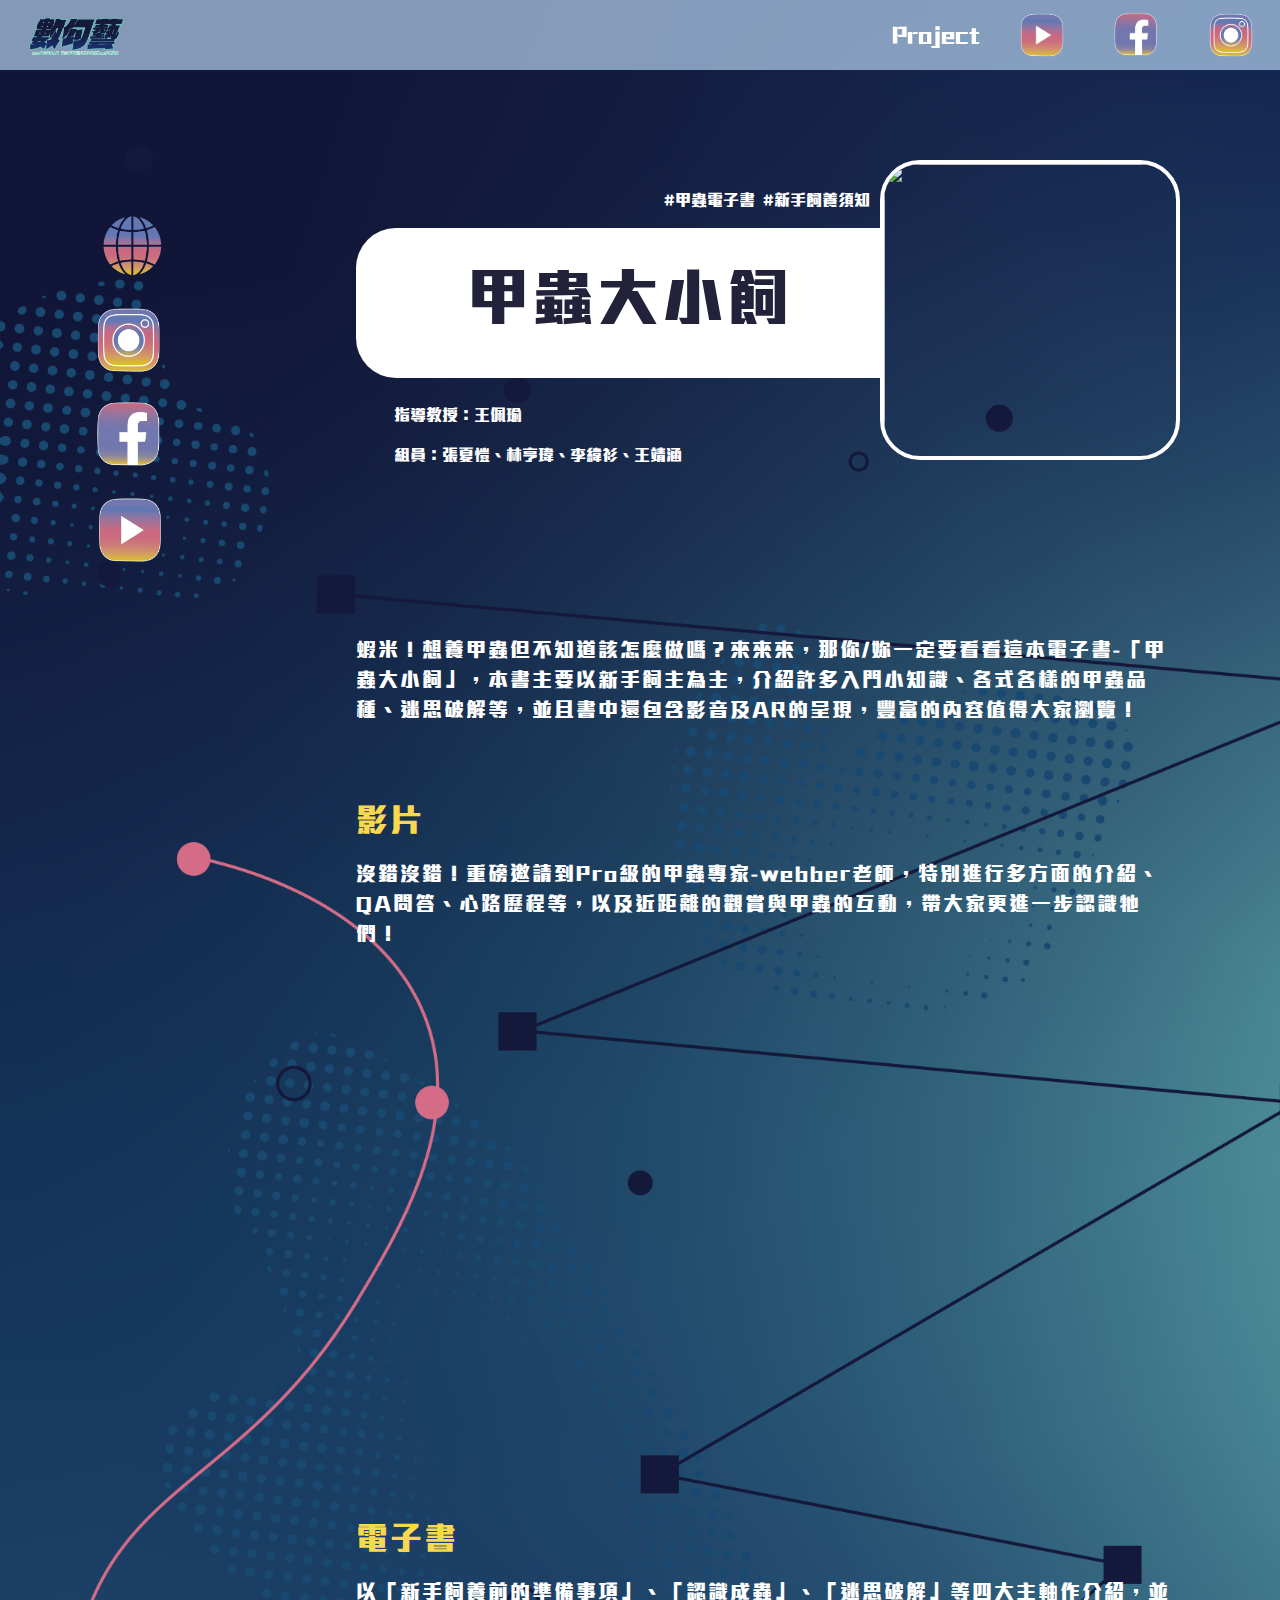
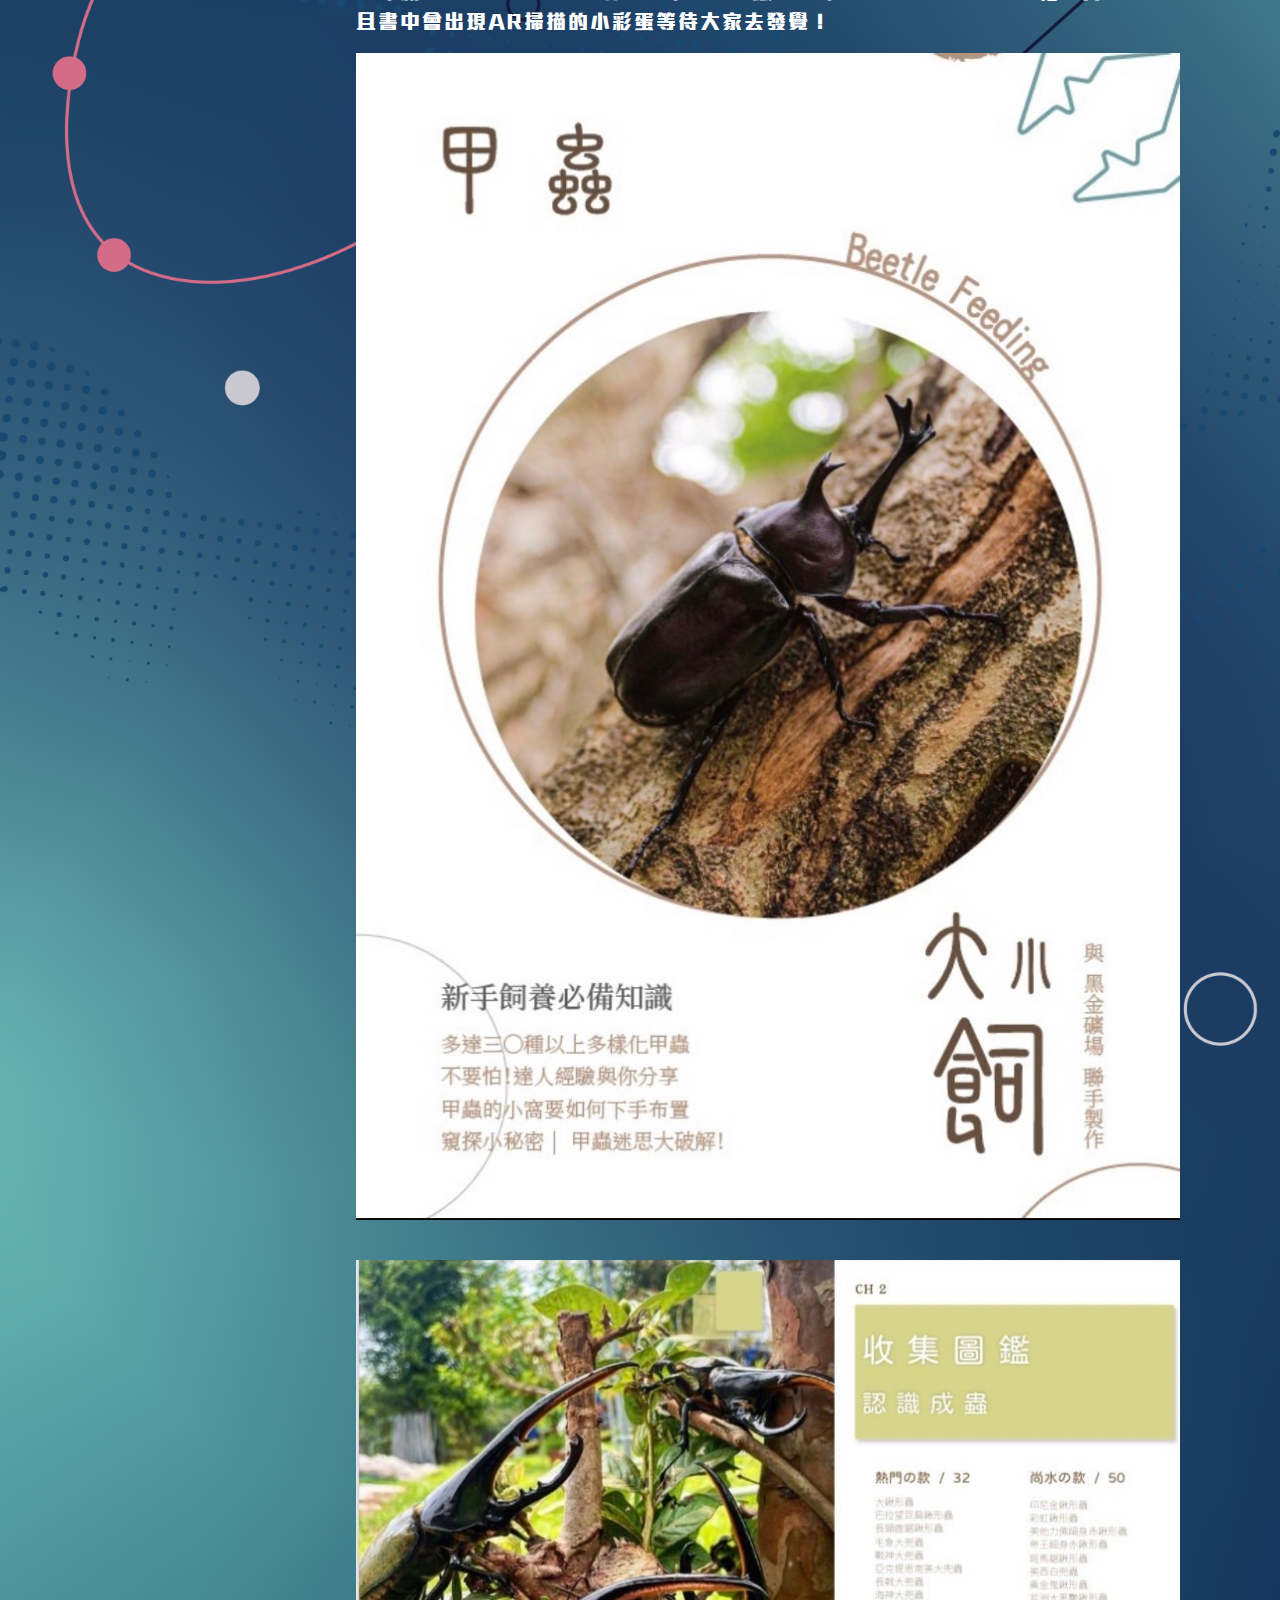
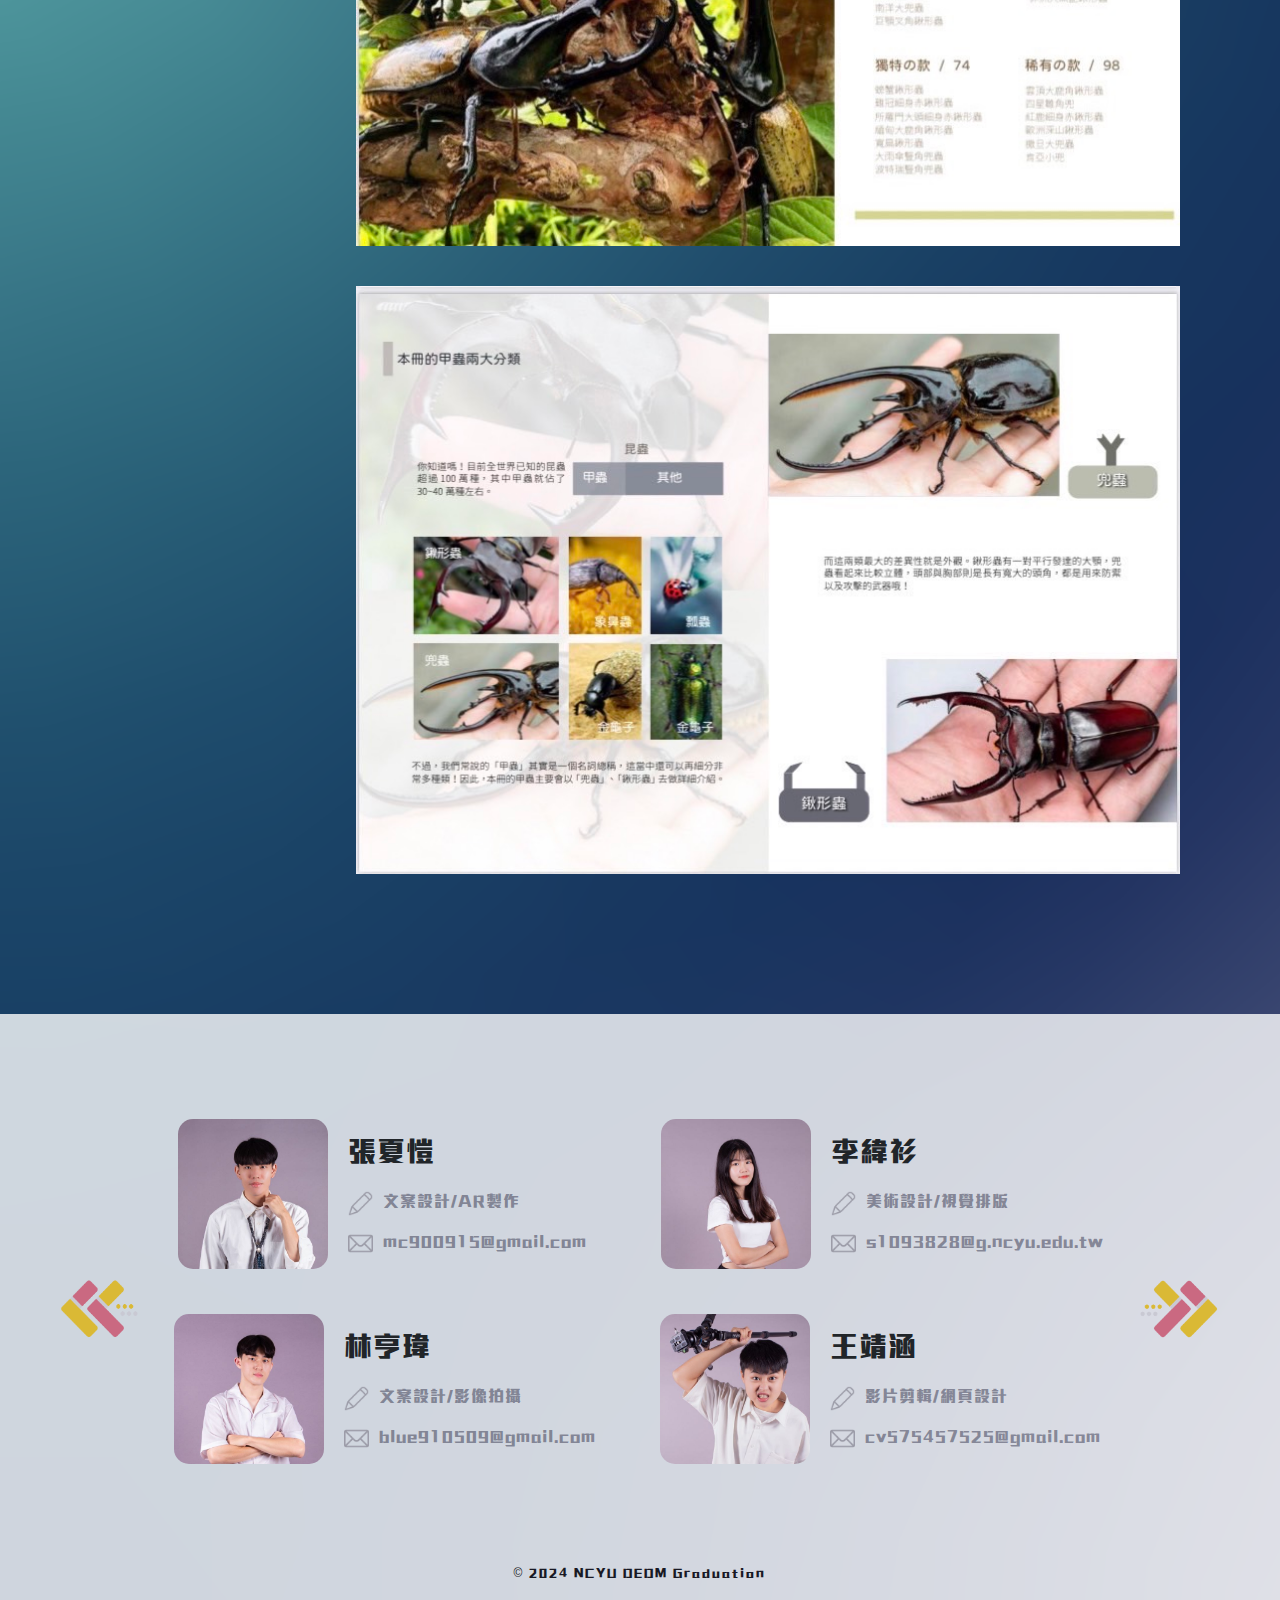
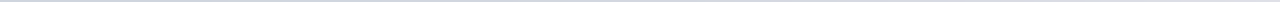
==== beetle.html @ 7d60e980 "1216" ====
<!DOCTYPE HTML>
<html>
<head>
    <meta charset="UTF-8">
    <meta name="viewport" content="width=device-width, initial-scale=1">
    <title>甲蟲大小飼</title>
    <!-- Favicon Icon -->
    <link rel="icon" type="images/png" href="#" />
    <!-- Main style CSS -->
    <link rel="stylesheet" href="css/style.css" />
    <link rel="stylesheet" href="css/Rootkit.css" />
    <!-- bootstrap -->
    <link rel="stylesheet" href="https://cdn.jsdelivr.net/npm/bootstrap@4.3.1/dist/css/bootstrap.min.css" integrity="sha384-ggOyR0iXCbMQv3Xipma34MD+dH/1fQ784/j6cY/iJTQUOhcWr7x9JvoRxT2MZw1T" crossorigin="anonymous">
    <script src="https://code.jquery.com/jquery-3.3.1.slim.min.js" integrity="sha384-q8i/X+965DzO0rT7abK41JStQIAqVgRVzpbzo5smXKp4YfRvH+8abtTE1Pi6jizo" crossorigin="anonymous"></script>
    <script src="https://cdn.jsdelivr.net/npm/popper.js@1.14.7/dist/umd/popper.min.js" integrity="sha384-UO2eT0CpHqdSJQ6hJty5KVphtPhzWj9WO1clHTMGa3JDZwrnQq4sF86dIHNDz0W1" crossorigin="anonymous"></script>
    <script src="https://cdn.jsdelivr.net/npm/bootstrap@4.3.1/dist/js/bootstrap.min.js" integrity="sha384-JjSmVgyd0p3pXB1rRibZUAYoIIy6OrQ6VrjIEaFf/nJGzIxFDsf4x0xIM+B07jRM" crossorigin="anonymous"></script>
    <!-- 輪播 -->
    <link rel="stylesheet" href="https://cdn.jsdelivr.net/npm/swiper@11/swiper-bundle.min.css" />
    
</head>
<body>
    <header  id="navbar">
        <ul class="nav">
            <div>
                <li class="nav-item">
                    <a class="nav-link"  href="#" target="_blank"><div class="icon"></div></a>
                </li>
            </div>
            <div>
                <li class="nav-item project">
                    <a class="nav-link "  href="#" target="_blank">Project</a>
                </li>
                <li class="nav-item">
                    <a class="nav-link "  href="#"  target="_blank"><div class="iconR yt"></div></a>
                </li>
                <li class="nav-item">
                    <a class="nav-link "  href="#" target="_blank"><div class="iconR fb"></div></a>
                </li>
                <li class="nav-item">
                    <a class="nav-link " href="#" ><div class="iconR ig"></div></a>
                </li>
            </div>
        </ul>
    </header>
    
    <div class="bgAll">
        <div class="content">
            <div class="icons">
                <div class="leftIcon">
                    <div>
                        <a href="https://beetle-big-and-small-things.my.canva.site/#page-4" target="_blank"><img src="image/網站icon.png" alt=""></a>
                    </div>
                    <div>
                        <a href="https://instagram.com/show_mt.9?igshid=OGQ5ZDc2ODk2ZA%3D%3D&utm_source=qr" target="_blank"><img src="image/ig.png" alt=""></a>
                    </div>
                    <div>
                        <a href="https://www.facebook.com/profile.php?id=100082938861690&mibextid=LQQJ4d" target="_blank"><img src="image/fb.png" alt=""></a>
                    </div>
                    <div>
                        <a href="https://youtu.be/il6lBKA1qKg" target="_blank"><img src="image/yt.png" alt=""></a>
                    </div>
                    <!-- <div>
                        <a href="#" target="_blank"><img src="" alt=""></a>
                    </div> -->
                </div>
            </div>
            
            <div class="rightContent">
                <div class="topped">
                    
                    <div class="name">
                        <div class="topText">
                            <div class="hashtag">
                                <p>#甲蟲電子書 &nbsp;#新手飼養須知</p>
                            </div>
                            <div class="nameBlock">
                                <h1>甲蟲大小飼</h1>
                            </div>
                            <div class="member">
                                <p>指導教授：王佩瑜</p>
                                <p>組員：張夏愷、林亨瑋、李緯衫、王靖涵</p>
                            </div>
                        </div>
                        
                        <div class="photoBlock">
                            <img src="image/主視覺/甲蟲.png" alt="">
                        </div>
                    </div>
                    
                </div>
                <div class="projectCon">
                    <p>
                        蝦米！想養甲蟲但不知道該怎麼做嗎？來來來，那你/妳一定要看看這本電子書-「甲蟲大小飼」，本書主要以新手飼主為主，介紹許多入門小知識、各式各樣的甲蟲品種、迷思破解等，並且書中還包含影音及AR的呈現，豐富的內容值得大家瀏覽！
                    </p>
                    <h2>影片</h2>
                    <p>沒錯沒錯！重磅邀請到Pro級的甲蟲專家-webber老師，特別進行多方面的介紹、QA問答、心路歷程等，以及近距離的觀賞與甲蟲的互動，帶大家更進一步認識牠們！</p>
                    <div class="embed-responsive embed-responsive-16by9" style="margin-bottom: 30px;">
                        <iframe width="560" height="315" src="https://www.youtube.com/embed/-nf16JplLVg?si=wO7YMm1GI6Vvwl_x" title="YouTube video player" frameborder="0" allow="accelerometer; autoplay; clipboard-write; encrypted-media; gyroscope; picture-in-picture; web-share" allowfullscreen></iframe>
                    </div>
                    <h2>電子書</h2>
                    <p>以「新手飼養前的準備事項」、「認識成蟲」、「迷思破解」等四大主軸作介紹，並且書中會出現AR掃描的小彩蛋等待大家去發覺！</p>
                    <img src="image/各組圖片/beetle1.jpg" alt="">
                    <img src="image/各組圖片/beetle2.jpg" alt="">
                    <img src="image/各組圖片/beetle3.jpg" alt="">
                </div>
            </div>
        </div>
        
        <div class="memberInfo">
            <div class="page previous">
                <a href="#"><img src="image/上一頁.png" alt=""></a>
            </div>
            <div class="info">
                <div class="column">
                    <div class="memberdown">
                        <img src="image/個人照/張夏愷.jpg" alt="">
                        <div>
                            <h3>張夏愷</h3>
                            <div class="work">
                                <img src="image/pen.png" alt="">
                                <p>文案設計/AR製作</p>
                            </div>
                            <div class="email">
                                <img src="image/mail.png" alt="">
                                <p>mc900915@gmail.com&nbsp;&nbsp;&nbsp;&nbsp;</p>
                            </div>
                        </div>
                    </div>
                    <div class="memberdown">
                        <img src="image/個人照/webber.jpg" alt="">
                        <div>
                            <h3>林亨瑋</h3>
                            <div class="work">
                                <img src="image/pen.png" alt="">
                                <p>文案設計/影像拍攝</p>
                            </div>
                            <div class="email">
                                <img src="image/mail.png" alt="">
                                <p>blue910509@gmail.com&nbsp;&nbsp;&nbsp;</p>
                            </div>
                        </div>
                    </div>
                </div>
                <div class="column">
                    <div class="memberdown">
                        <img src="image/個人照/李緯衫.jpg"  alt="">
                        <div>
                            <h3>李緯衫</h3>
                            <div class="work">
                                <img src="image/pen.png" alt="">
                                <p>美術設計/視覺排版</p>
                            </div>
                            <div class="email">
                                <img src="image/mail.png" alt="">
                                <p>s1093828@g.ncyu.edu.tw</p>
                            </div>
                        </div>
                    </div>
                    <div class="memberdown">
                        <img src="image/個人照/王靖涵.jpg"  alt="">
                        <div>
                            <h3>王靖涵</h3>
                            <div class="work">
                                <img src="image/pen.png" alt="">
                                <p>影片剪輯/網頁設計</p>
                            </div>
                            <div class="email">
                                <img src="image/mail.png" alt="">
                                <p>cv575457525@gmail.com&nbsp;</p>
                            </div>
                        </div>
                    </div>
                </div> 
            </div>
            
            <div class="page next">
                <a href="#"><img src="image/下一頁.png" alt=""></a>
            </div>    
        </div>
        
        <footer class="footer">
            <p>© 2024 NCYU DEDM Graduation</p>
        </footer>
    </div>
    <button type="button" id="BackTop" class="toTop-arrow"></button>
    
</body>
<style>
    .longMail{
        font-size: 15px;
        letter-spacing: 0px;
    }
    .nameBlock h1{
        font-size: 62px;
        margin-left: 22px;
    }
    .leftIcon img{
        width: 90px;
        height: 90px;
    }
    .leftIcon{
        top: 200px;
    }
    @media screen and (max-width: 987px){
        .nameBlock h1{
            font-size: 42px;
        }
    }
    @media screen and (max-width: 770px){
        .longMail{
            font-size: 13px;
        }
    }
    @media screen and (max-width: 635px){
        .nameBlock h1{
            font-size: 34px;
        }
        .leftIcon img{
            width: 70px;
            height: 70px;
        }
    }
    @media screen and (max-width: 570px){
        .longMail{
            font-size: 7px;
        }
    }
    @media screen and (max-width: 530px){
        .nameBlock h1{
            font-size: 24px;
            letter-spacing: 1px;
        }
    }
    @media screen and (max-width: 440px){
        .leftIcon img{
            width: 40px;
            height: 40px;
        }
    }
</style>
<script>
    $(function(){
        $('#BackTop').click(function(){ 
            $('html,body').animate({scrollTop:0}, 333);
        });
        $(window).scroll(function() {
            if ( $(this).scrollTop() > 300 ){
                $('#BackTop').fadeIn(222);
            } else {
                $('#BackTop').stop().fadeOut(222);
            }
        }).scroll();
    });
</script>
<script src="https://code.jquery.com/jquery-2.2.4.min.js" integrity="sha256-BbhdlvQf/xTY9gja0Dq3HiwQF8LaCRTXxZKRutelT44=" crossorigin="anonymous"></script>
<script src="https://cdn.jsdelivr.net/npm/swiper@11/swiper-bundle.min.js"></script>
<script src=""></script>
</html>
---- css/style.css ----
@font-face {
    font-family: 'MyCustomFont';
    src: url('../font/MengNaChaoGangHei-1.otf') format('truetype'); /* 字體檔案的路徑和格式 */
    /* 可選：你也可以提供其他格式的字體，以確保跨瀏覽器的兼容性 */
}
*{
    font-family: 'MyCustomFont', sans-serif;
}
header{
    background-color: rgba(194, 226, 254, 0.648);
    position: fixed;
    width: 100%;
    z-index: 2;
    transition: top 0.3s ease;
    top: -100px;
}
.nav{
    display: flex;
    justify-content: space-between;
}
.nav div{
    flex-direction: row;
    display: flex;
    flex-wrap: wrap;
}
.nav  li{
    margin: 0px 10px 0px 10px;
    display: flex;
    align-items: center;
}
.nav  li  a{
    display: flex;
    align-items: center;
    justify-content: center;
    padding: 0px 5px 0px 5px;
}
.nav-item.project > a{
    text-align: center;
    height: 66px;
    line-height: 50px;
    font-size: 22px;
    color: rgb(255, 255, 255);
}
.icon{
    background: url(../image/畢展主視覺標題文字.png);
    width: 120px;
    height: 70px;
    background-size: cover;
    background-repeat: no-repeat;
}
.iconR{
    width: 65px;
    height: 60px;
    background-size: contain;
    background-repeat: no-repeat;
}
.iconR.yt{
    background-image: url(../image/yt.png);
}
.iconR.fb{
    background-image: url(../image/fb.png);
}
.iconR.ig{
    background-image: url(../image/ig.png);
}

.all{
    height: 1000px;
    width: 100%;
    background-image: url(../image/bg.png);
    background-size: cover;
}
.bgAll{
    background-image: url(../image/長條圖（封面連下半部）.png);
    background-size: cover;
}
#s1 {
    width: 100%;
    height: 700px;
    
}

.icon.big{
    position: absolute;
    width: 550px;
    height: 300px;
    top: 0;
    right: 160px;
}
.iconR.ig.content{
    position: absolute;
    right: 220px;
    top: 43vh;
    width: 110px;
    height: 100px;
}
.iconR.fb.content{
    position: absolute;
    right: 100px;
    top: 53vh;
    width: 110px;
    height: 100px;
}
.videoBG{
    width: 60%;
    top: 75px;
    position: absolute;
}
.videoBG img{
    
    
}
#video{
    position: absolute;
    top: 230px;
    left: 26vw;
    width: 65%;
}
.circle{
    position: absolute;
    width: 200px;
    height:200px;
    top: 63vh;
    right: 210px;
    border-radius: 50%;
    background-color: rgb(26, 26, 82);
}

#s2{
    width: 100%;
    height: auto;
    display: flex;
}
.left{
    height: auto;
    width: 25%;
    display: flex;
    align-items: center;
    flex-direction: column;
    padding-top: 300px;
    /* border-right: ; */
}
.right{
    height: 100%;
    width: 75%;
}
.left > div{
    position: sticky;
    top: 300px;
    text-align: center;
}
.left > div a{
    font-size: 30px;
    font-family: 'MyCustomFont', sans-serif;
    color: rgb(0, 0, 0);
    text-decoration: none;
    color: white;
}
.left a:hover{
    text-decoration: underline;
}
.cards{
    display: flex;
    justify-content: space-between;
    flex-wrap: wrap;
    padding: 100px;
}

.cards div:hover img{
    opacity: 0.4;
    transition-duration: 0.5s;
}
.cards div:hover{
    transform: scale(1.2);
    transition-duration: 0.5s;
}
.cards div:hover::after{
    opacity: 1;
    transition-duration: 0.5s;
}
.cards > a > div{
    margin: 40px;
    border: solid 6px white;
    border-radius: 10%;
}
.cards > a > div img{
    width: 190px;
    height: 190px;
    border-radius: 10%;
}
.cards > a > div::after{
    position: absolute;
    width: 190px;
    height: 190px;
    color: rgb(255, 255, 255);
    opacity: 0;
    letter-spacing: 3px;
    top: 70px;
}
.cards > a > div::before{
    position: absolute;
    width: 190px;
    height: 190px;
    color: rgb(255, 255, 255);
    letter-spacing: 3px;
    top: 105px;
    opacity: 0;
}
.cards > a > div:nth-child(1)::after{
    content: 'TCG藝術家';
    left: 31px;
    font-size: 22px;
}
.cards > a > div:nth-child(1)::before{
    content: '#藝術家 #TCG卡牌';
    left: 28px;
    font-size: 12px;
}
.cards > a > div:nth-child(2)::after{
    content: '你來See SEA';
    left: 16px;
    font-size: 20px;
}
.cards > a > div:nth-child(2)::before{
    content: '#東南亞 #遊戲';
    left: 40px;
    font-size: 12px;
    top: 102px;
}
.cards > a > div::after{
    content: 'Rootkit';
    left: 36px;
    top: 67px;
    font-size: 26px;
}
.cards > a > div::before{
    content: '#解謎遊戲 #駭客';
    left: 38px;
    font-size: 12px;
}
.cards > a > div:nth-child(4)::after{
    content: '水落石出';
    left: 38px;
    top: 67px;
    font-size: 27px;
}
.cards > a > div:nth-child(4)::before{
    content: '#實境解謎 #化石知識';
    left: 22px;
    top: 107px;
    font-size: 12px;
}
.cards > a > div:nth-child(5)::after{
    content: '甲蟲大小飼';
    left: 25px;
    top: 67px;
    font-size: 26px;
}
.cards > a > div:nth-child(5)::before{
    content: '#甲蟲電子書 #新手入門須知';
    left: 7px;
    top: 107px;
    font-size: 11px;
}
.cards > a > div:nth-child(6)::after{
    content: 'HTH';
    left: 65px;
    top: 67px;
    font-size: 27px;
}
.cards > a > div:nth-child(6)::before{
    content: '#橫幅2D遊戲 #家庭關係';
    left: 14px;
    top: 107px;
    font-size: 11px;
}
.cards > a > div:nth-child(7)::after{
    content: 'ChemIsTry';
    left: 20px;
    font-size: 22px;
}
.cards > a > div:nth-child(7)::before{
    content: '#數位教材 #化學網頁';
    left: 20px;
    font-size: 12px;
}
.cards > a > div:nth-child(8)::after{
    content: '最後的島嶼';
    left: 26px;
    top: 67px;
    font-size: 26px;
}
.cards > a > div:nth-child(8)::before{
    content: '#桌遊 #全球暖化';
    left: 37px;
    top: 107px;
    font-size: 12px;
}
.cards > a > div:nth-child(9)::after{
    content: '海洋文明的嘆息';
    left: 16px;
    font-size: 20px;
}
.cards > a > div:nth-child(9)::before{
    content: '#海洋汙染 #橫向RPG遊戲';
    left: 12px;
    font-size: 11px;
}
.cards > a > div:nth-child(10)::after{
    content: '祈虎';
    left: 65px;
    top: 67px;
    font-size: 27px;
}
.cards > a > div:nth-child(10)::before{
    content: '#民間信仰 #本土文化';
    left: 22px;
    top: 107px;
    font-size: 12px;
}
.cards > a > div:nth-child(11)::after{
    content: '噓你貨幣';
    left: 38px;
    top: 67px;
    font-size: 27px;
}
.cards > a > div:nth-child(11)::before{
    content: '#虛擬貨幣 #動畫影片';
    left: 22px;
    top: 107px;
    font-size: 12px;
}
.cards > a > div:nth-child(12)::after{
    content: '漫步雲端';
    left: 38px;
    top: 67px;
    font-size: 27px;
}
.cards > a > div:nth-child(12)::before{
    content: '#360環景 #多媒體互動平台';
    left: 5px;
    top: 107px;
    font-size: 11px;
}
.cards > a > div:hover::after{
    opacity: 1;
    transition-duration: 0.5s;
}
.cards > a > div:hover::before{
    opacity: 1;
    transition-duration: 0.5s;
}
.intro{
    display: flex;
    justify-content: center;
    align-items: center;
}
.intro img{
    width: 80%;
}
.exhibit{
    padding: 100px;
    padding-bottom: 150px;
}
.inner{
    display: flex;
    justify-content: center;
    flex-direction: column;
    align-items: center;
}

.exhtext{
    display: flex;
    justify-content: start;
    align-items: flex-end;
    flex-direction: row;
    width: 100%;
}
.exhtext > div:first-child{
    margin-right: 20px;
}
.exhtext h1{
    color: rgb(247, 216, 78);
    font-size: 110px;
}
.exhtext h2{
    color: white;
    padding-bottom: 10px;
    font-size: 20px;
}
.exhtext a{
    text-decoration: none;
}
.innerPho img{
    width: 100%;   
}
.detail > div{
    display: flex;
    flex-direction: row;
    margin-bottom: 8px;
    text-align: center;
}
.detail img{
    width: 25px;
    height: 25px;
    margin-right: 10px;
}
.footer{
    display: flex;
    justify-content: center;
}
.footer p{
    margin: 0;
    padding-bottom: 20px;
    color: white;
    letter-spacing: 2px;
    font-size: 12px;
}
.swiper {
    width: 100%;
    height: 100%;
    margin-top: 10px;
}

.swiper-slide {
    text-align: center;
    font-size: 18px;
    background: transparent;
    display: flex;
    justify-content: center;
    align-items: center;
}

.swiper-slide img {
    display: block;
    width: 100%;
    height: 100%;
    object-fit: cover;
}


@media screen and (max-width: 570px){
    .icon{
        width: 100px;
        height: 60px;
    }
    .iconR{
        width: 55px;
        height: 50px;
    }
    .nav-item.project > a{
        font-size: 19px;
    }
    .nav  li{
        margin: 5px 0px 0px 5px;
        display: flex;
        align-items: center;
    }
}
@media screen and (max-width: 440px){
    .icon{
        width: 80px;
        height: 50px;
    }
    .iconR{
        width: 45px;
        height: 40px;
    }
    .nav-item.project > a{
        font-size: 14px;
    }
    .nav  li{
        margin: 5px 0px 0px 5px;
        display: flex;
        align-items: center;
    }
}
---- css/Rootkit.css ----
header{
    top: 0;
}
.bgAll{
    padding-top: 160px;
    background-image: url(../image/BG2.png);
}
.content{
    height: auto;
    display: flex;
    padding-bottom: 100px;
}
.icons{
    width: 20%;
}
.leftIcon{
    position: sticky;
    top: 250px;
    display: flex;
    flex-direction: column;
    align-items: center;
    /* justify-content: center; */
    
}
.leftIcon > div{
    display: flex;
    justify-content: center;
    align-items: center;
    margin-bottom: 5px;
}
.leftIcon img{
    width: 100px;
    height: 100px;
    
}
.leftIcon img:hover{
    /* box-shadow: 0 0 20px 10px rgb(255, 255, 255); */
    filter: drop-shadow(0px 0px 20px #ffffff87);
    border-radius: 20px;
    transition-duration: 0.3s;
}
.rightContent{
    width: 80%;
    display: flex;
    align-items: center;
    flex-direction: column;
    padding: 0px 100px 0px 100px;
}

.topped{
    width: 100%;
    display: flex;
    flex-direction: column;
    justify-content: center;
}
.topText{
    width: 100%;
}
.hashtag{
    /* margin-left: 29vw; */
    color: white;
    display: flex;
    justify-content: end;
    width: 100%;
    padding-right: 10px;
}
.member{
    /* margin-left: 5vw; */
    color: white;
    margin-top: 25px;
    display: flex;
    justify-content: start;
    padding-left: 3vw;
    flex-wrap: wrap;
    width: 100%;
}
.member p{
    margin-right: 45px;
}
.name{
    display: flex;
    justify-content: center;
    align-items: center;
}
.nameBlock{
    width: 100%;
    height: 150px;
    background-color: white;
    border-radius: 40px 0px 0px 40px;
    /* margin-left: 10vw; */
    display: flex;
    flex-direction: column;
    justify-content: center;
    align-items: center;
}
.nameBlock h1{
    color: rgb(34, 34, 58);
    letter-spacing: 3px;
    font-size: 70px;
    text-align: center;
    margin-left: 30px;
}
.photoBlock{
    /* top: 150px; */
    /* right: 10vw; */
    /* position: absolute; */
    margin-bottom: 50px;
}
.photoBlock img{
    width: 300px;
    height: 300px;
    border-radius: 40px;
    border: solid 4px white;
}
.projectCon{
    display: flex;
    flex-direction: column;
    align-items: start;
    width: 100%;
    padding-top: 125px;
    letter-spacing: 2px;
}
.projectCon p{
    color: white;
    font-size: 20px;
}
.projectCon h2{
    margin-top: 60px;
    margin-bottom: 20px;
    color: rgb(247, 216, 78);
    /* text-shadow: -1px -1px 0 #2d2a8187,
              1px -1px 0 #2d2a8187,
              -1px 1px 0 #2d2a8187,
              1px 1px 0 #2d2a8187; */
}
.projectCon img{
    width: 100%;
    margin-bottom: 40px;
}

.memberInfo{
    padding: 100px 50px 60px 50px;
    background-color: rgba(255, 255, 255, 0.797);
    display: flex;
    flex-direction: row;
    justify-content: space-between;
    letter-spacing: 1px;
}
.info{
    display: flex;
    flex-direction: row;
    flex-wrap: nowrap;
    justify-content: space-around;
    width: 100%;
}

.column{
    display: flex;
    flex-direction: column;
    justify-content: start;
}
.memberdown{
    display: flex;
    flex-direction: row;
    justify-content: center;
    align-items: center;
    margin-bottom: 20px;
}
.memberdown p{
    color: rgba(42, 42, 67, 0.468);
    display: flex;
}
.memberdown h3{
    margin-bottom: 20px;
}
.memberdown img{
    width: 25px;
    height: 25px;
    margin-right: 10px;
    margin-top: 2px;
}
.memberdown > img{
    height: 150px;
    width: 150px;
    border-radius: 10%;
    margin-bottom: 20px;
    margin-top: 5px;
}
.memberdown > div{
    margin-left: 10px;
}
.memberdown > div > div{
    display: flex;
    flex-direction: row;
}

.page{
    display: flex;
    align-items: center;
}
.page img{
    width: 100px;
    height: 100px;
}
.page.previous img:hover{
    transform: translateX(-20px);
    transition-duration: 0.3s;
}
.page.next img:hover{
    transform: translateX(20px);
    transition-duration: 0.3s;
}

.footer{
    display: flex;
    background-color: rgba(255, 255, 255, 0.797);
    border: none;
}
.footer p{
    color: rgb(25, 25, 36);
    font-size: 12px;
}
.toTop-arrow {
	width: 5rem;
	height: 5rem;
	padding: 0;
	margin: 0;
	border: 0;
	/* border-radius: 33%; */
    background: transparent;
	opacity: 0.5;
	background-image: url(../image/top.png);
    background-size: cover;
    background-repeat: no-repeat;
	cursor: pointer;
	position:fixed;
	right: 1rem;
	bottom: 1rem;
	display: none;
}
.toTop-arrow:hover{
    opacity: 1;
    transition-duration: 0.3s;
}
.toTop-arrow:focus {outline: none;}


@media screen and (max-width: 1193px) {
    .info{
        flex-direction: column;
        
    }
    .column{
        justify-content: center;
    }
}
@media screen and (max-width: 1150px){
    .content{
        flex-direction: column-reverse;
        padding-bottom: 50px;
    }
    .rightContent{
        width: 100%;
        padding: 0px 100px 0px 100px;
    }
    .icons{
        width: 100%;
    }
    .leftIcon{
        width: 100%;
        flex-direction: row;
        justify-content: center;
        margin-top: 15px;
    }
    .leftIcon > div{
        margin: 0px 10px 0px 10px;
    }
    
}
@media screen and (max-width: 987px){
    .member{
        flex-direction: column;
    }
    .photoBlock img{
        width: 200px;
        height: 200px;
    }
    .nameBlock{
        height: 100px;
    }
    .nameBlock h1{
        font-size: 45px;
    }
    .bgAll{
        padding-top: 180px;
    }
    .member p, .hashtag p{
        font-size: 15px;
    }
    .projectCon p{
        font-size: 18px;
    }
    .projectCon h2{
        font-size: 30px;
    }
}
@media screen and (max-width: 900px){
    .page img{
        width: 80px;
        height: 80px;
    }
}
@media screen and (max-width: 770px){
    .memberdown img{
        width: 20px;
        height:20px;
    }
    .memberdown > img{
        height: 100px;
        width: 100px;
    }
    .memberdown p{
        font-size: 14px;
        margin-bottom: 13px;
    }
    .memberdown h3{
        font-size: 20px;
        margin-bottom: 18px;
    }
    .page img{
        width: 70px;
        height: 70px;
    }
    .toTop-arrow{
        width: 4rem;
        height: 4rem;
    }
    .rightContent{
        width: 100%;
        padding: 0px 50px 0px 50px;
    }
}
@media screen and (max-width: 635px){
    .photoBlock img{
        width: 150px;
        height: 150px;
    }
    .nameBlock{
        height: 75px;
    }
    .nameBlock h1{
        font-size: 40px;
    }
    .bgAll{
        padding-top: 150px;
    }
    .member p, .hashtag p{
        font-size: 12px;
    }
    .projectCon p{
        font-size: 17px;
    }
    .projectCon h2{
        font-size: 28px;
    }
    .projectCon{
        padding-top: 100px;
    }
    .leftIcon img{
        width: 70px;
        height: 70px;
    }
    .leftIcon{
        margin-top: 0;
    }
}
@media screen and (max-width: 570px){
    .memberdown img{
        width: 10px;
        height:10px;
    }
    .memberdown > img{
        height: 70px;
        width: 70px;
        margin-right: 0px;
    }
    .memberdown p{
        font-size: 8px;
        margin-bottom: 7px;
    }
    .memberdown h3{
        font-size: 12px;
        margin-bottom: 10px;
    }
    .page img{
        width: 50px;
        height: 50px;
    }
    .memberInfo{
        padding: 50px 20px 30px 20px;
    }
    .info{
        justify-content: space-between;
    }
    .toTop-arrow{
        width: 3rem;
        height: 3rem;
    }
    .footer p{
        font-size: 8px;
    }
    .icon{
        width: 100px;
        height: 60px;
    }
    .iconR{
        width: 55px;
        height: 50px;
    }
    .nav-item.project > a{
        font-size: 19px;
    }
    .nav  li{
        margin: 5px 0px 0px 5px;
        display: flex;
        align-items: center;
    }
}
@media screen and (max-width: 530px){
    .photoBlock img{
        width: 110px;
        height: 110px;
        border-radius: 20px;
    }
    .nameBlock{
        height: 60px;
    }
    .nameBlock h1{
        font-size: 30px;
        margin-bottom: 4px;
    }
    .bgAll{
        padding-top: 150px;
    }
    .member p, .hashtag p{
        font-size: 10px;
    }
    .hashtag p{
        margin-bottom: 10px;
    }
    .member{
        margin-top: 16px;
    }
    .member p{
        margin-bottom: 10px;
        margin-right: 0;
    }
    .projectCon p{
        font-size: 15px;
    }
    .projectCon h2{
        font-size: 26px;
        margin-top: 40px;
    }
    .projectCon{
        padding-top: 100px;
    }
    .rightContent{
        padding: 0px 40px 0px 40px;
    }
}
@media screen and (max-width: 440px){
    .icon{
        width: 80px;
        height: 50px;
    }
    .iconR{
        width: 45px;
        height: 40px;
    }
    .nav-item.project > a{
        font-size: 14px;
    }
    .nav  li{
        margin: 5px 0px 0px 5px;
        display: flex;
        align-items: center;
    }
    .projectCon{
        padding-top: 70px;
    }
    .projectCon p{
        font-size: 14px;
    }
    .projectCon h2{
        font-size: 22px;
        margin-top: 40px;
    }
    .leftIcon img{
        width: 40px;
        height: 40px;
    }
    .content{
        padding-bottom: 30px;
    }
    .projectCon img:last-child{
        margin-bottom: 30px;
    }
}
@media screen and (max-width: 400px){
    .page img{
        width: 35px;
        height: 35px;
    }
    .toTop-arrow{
        width: 2.5rem;
        height: 2.5rem;
    }
}
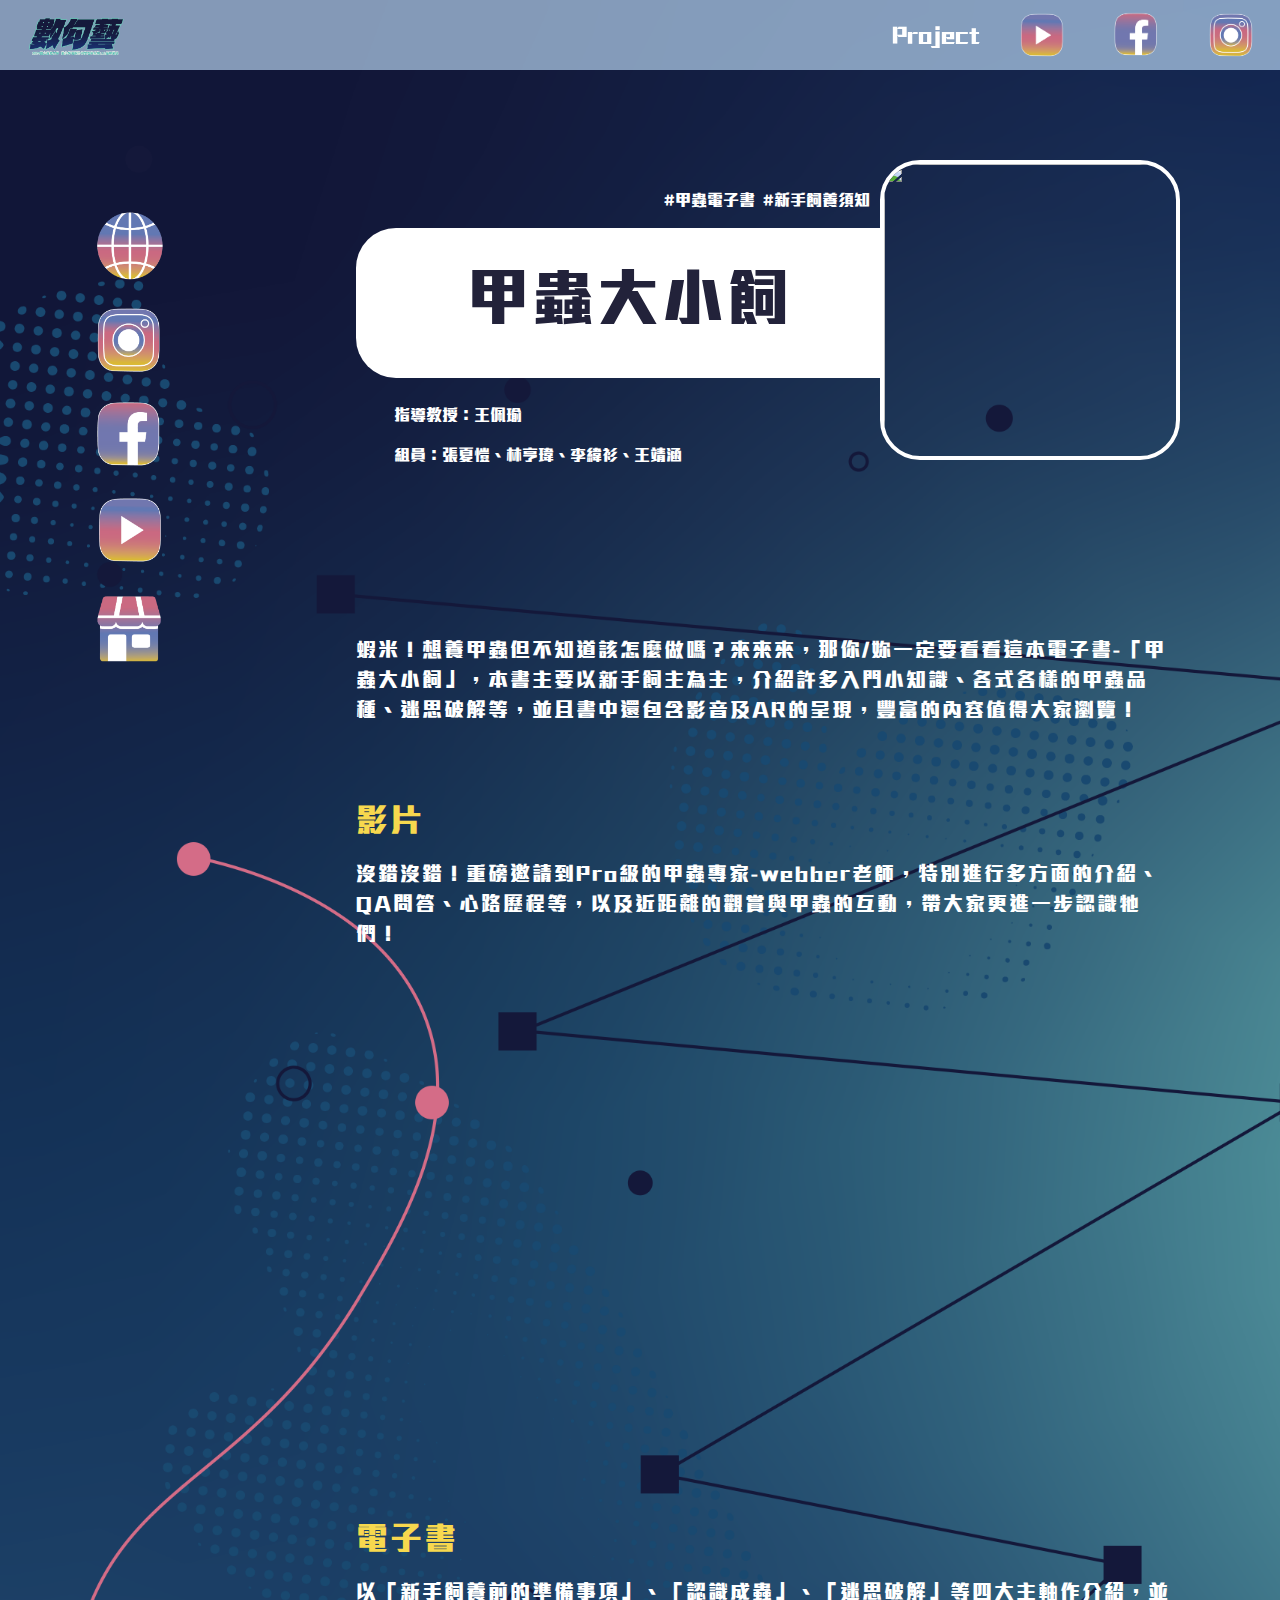
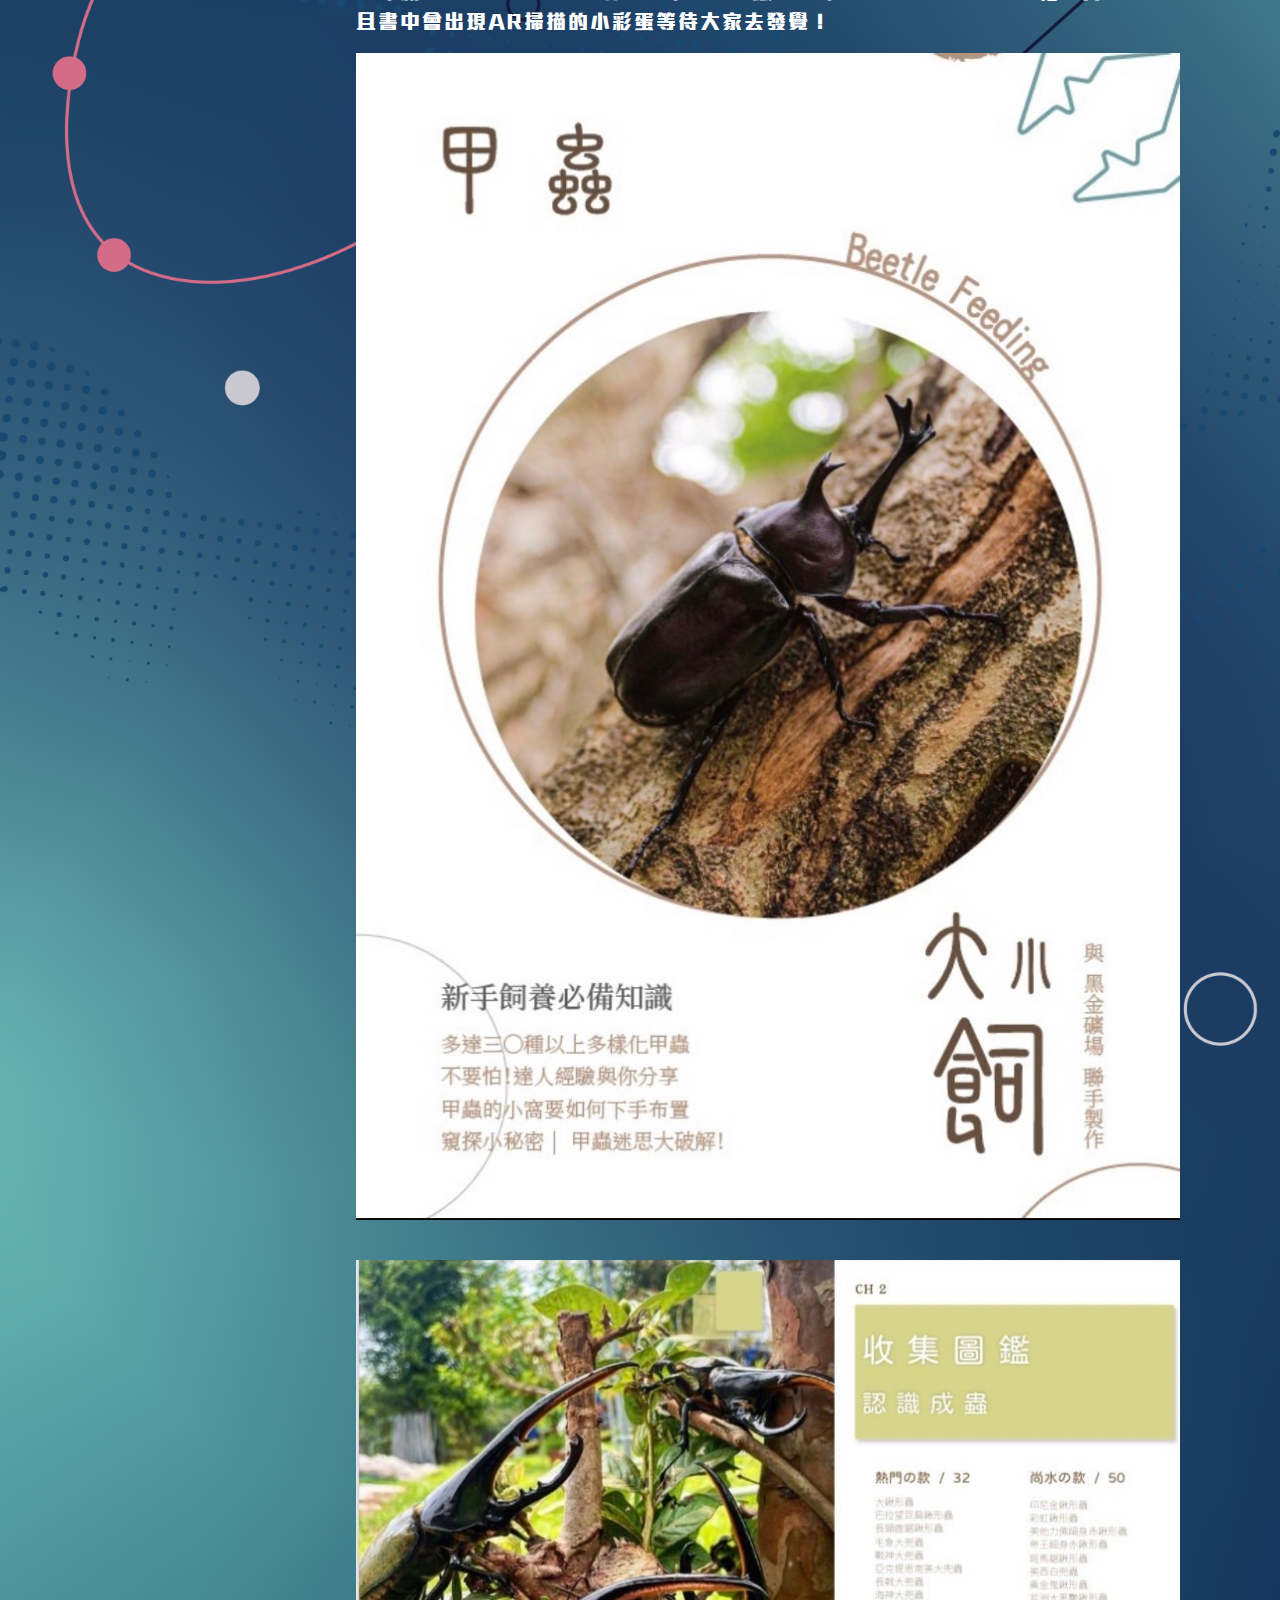
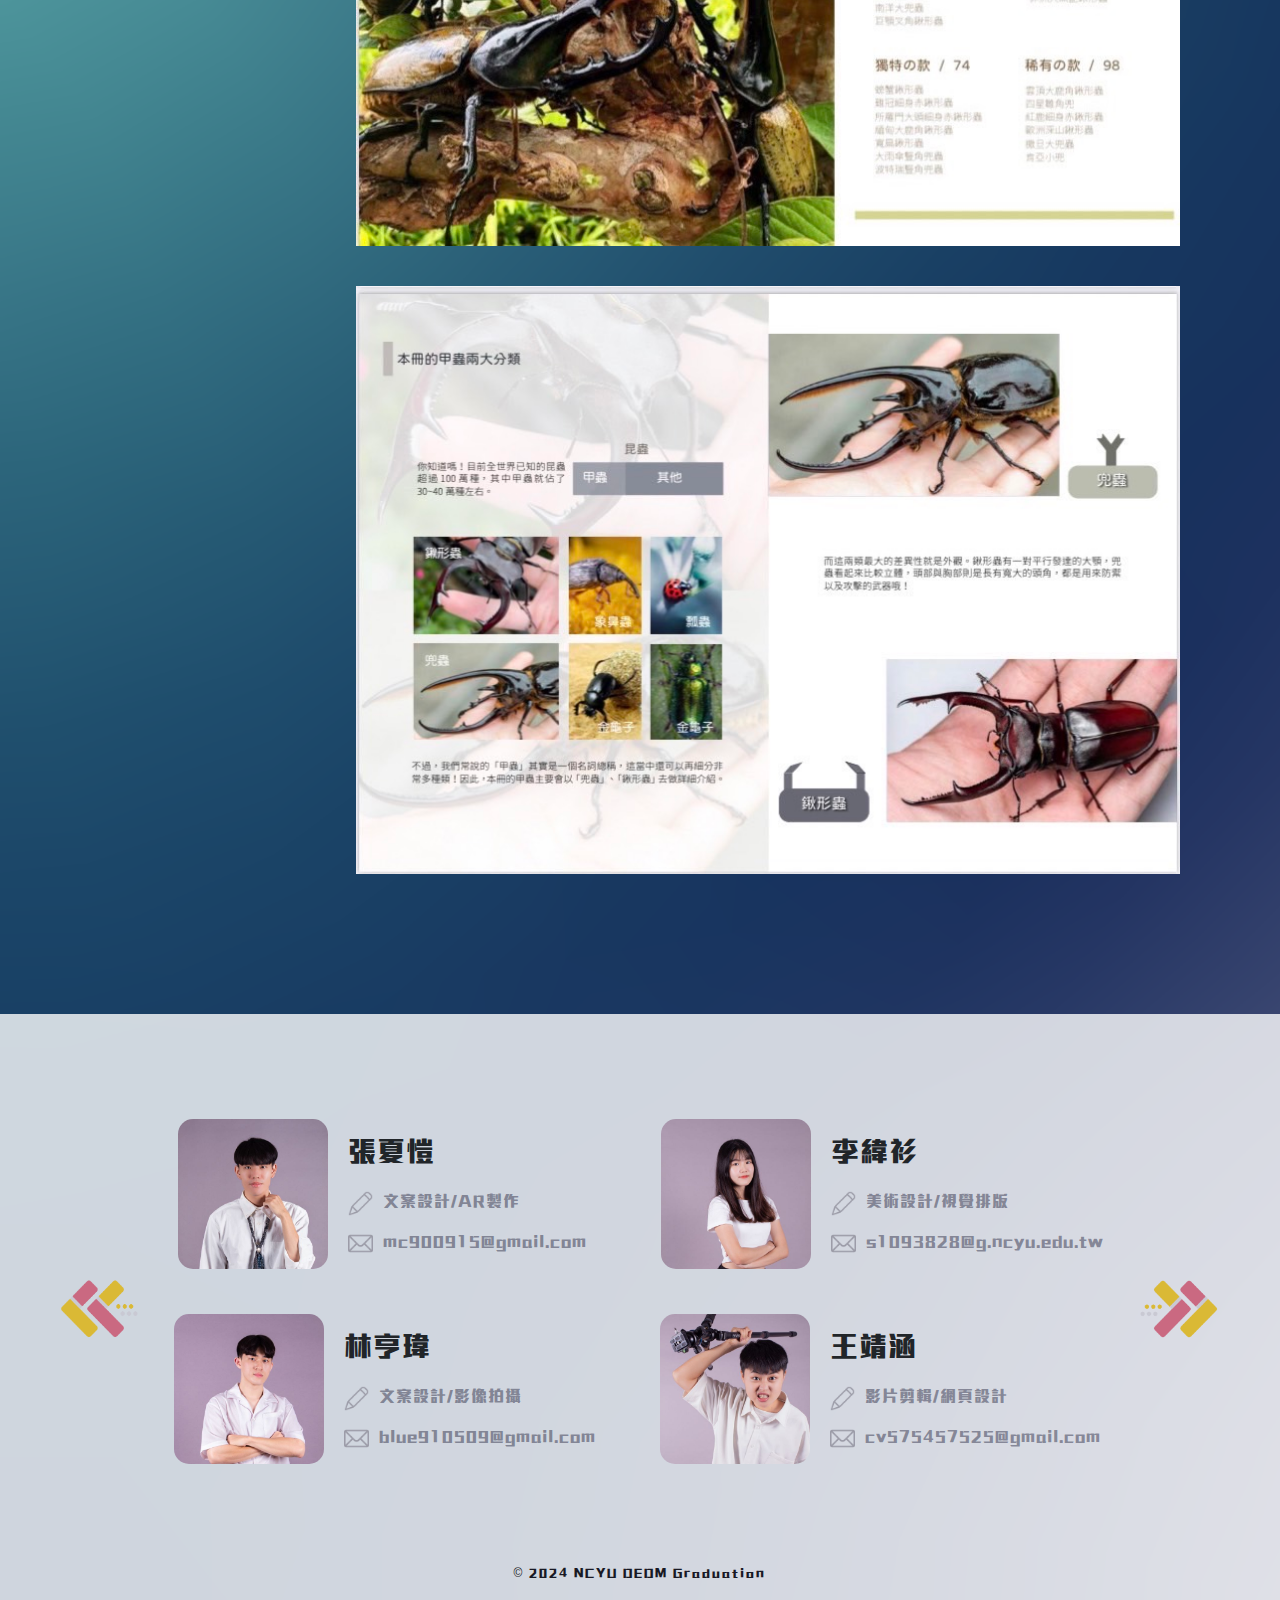
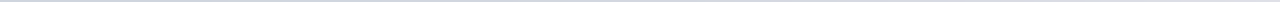
==== commit b3d11beb: "1228" ====
--- a/beetle.html
+++ b/beetle.html
@@ -59,9 +59,9 @@
                     <div>
                         <a href="https://youtu.be/il6lBKA1qKg" target="_blank"><img src="image/yt.png" alt=""></a>
                     </div>
-                    <!-- <div>
-                        <a href="#" target="_blank"><img src="" alt=""></a>
-                    </div> -->
+                    <div>
+                        <a href="https://shp.ee/ean9bw2" target="_blank"><img src="image/shop.png" alt=""></a>
+                    </div>
                 </div>
             </div>
             
@@ -108,7 +108,7 @@
         
         <div class="memberInfo">
             <div class="page previous">
-                <a href="#"><img src="image/上一頁.png" alt=""></a>
+                <a href="truth.html"><img src="image/上一頁.png" alt=""></a>
             </div>
             <div class="info">
                 <div class="column">
@@ -174,7 +174,7 @@
             </div>
             
             <div class="page next">
-                <a href="#"><img src="image/下一頁.png" alt=""></a>
+                <a href="HTH.html"><img src="image/下一頁.png" alt=""></a>
             </div>    
         </div>
         
--- a/css/style.css
+++ b/css/style.css
@@ -1,11 +1,13 @@
 @font-face {
     font-family: 'MyCustomFont';
-    src: url('../font/MengNaChaoGangHei-1.otf') format('truetype'); /* 字體檔案的路徑和格式 */
+    src: url('../font/MengNaChaoGangHei-1.otf') format('opentype'); /* 字體檔案的路徑和格式 */
     /* 可選：你也可以提供其他格式的字體，以確保跨瀏覽器的兼容性 */
 }
 *{
-    font-family: 'MyCustomFont', sans-serif;
-}
+    font-family: 'MyCustomFont', 'Arial', '微軟正黑體';
+    scroll-behavior: smooth;
+}
+
 header{
     background-color: rgba(194, 226, 254, 0.648);
     position: fixed;
@@ -82,7 +84,7 @@
 
 .icon.big{
     position: absolute;
-    width: 550px;
+    width: 600px;
     height: 300px;
     top: 0;
     right: 160px;
@@ -90,42 +92,122 @@
 .iconR.ig.content{
     position: absolute;
     right: 220px;
-    top: 43vh;
+    top: 68vh;
     width: 110px;
     height: 100px;
 }
 .iconR.fb.content{
     position: absolute;
-    right: 100px;
-    top: 53vh;
+    right: 220px;
+    top: 83vh;
     width: 110px;
     height: 100px;
 }
 .videoBG{
-    width: 60%;
-    top: 75px;
+    width: 75%;
+    height: 75%;
+    top: 180px;
     position: absolute;
-}
-.videoBG img{
-    
-    
-}
-#video{
+    margin-left: 40px;
+}
+/* .videoBG img{
+    width: 100%;
+    height: 100%;
+} */
+.videoBG > div:last-child{
+    position: relative;
+    width: 100%;
+    height: 0;
+    padding-bottom: 56.25%;
+}
+.videoBG iframe{
+    /* position: absolute; */
+    /* top: 230px;
+    left: 26vw; */
     position: absolute;
-    top: 230px;
-    left: 26vw;
-    width: 65%;
-}
-.circle{
-    position: absolute;
-    width: 200px;
-    height:200px;
-    top: 63vh;
-    right: 210px;
-    border-radius: 50%;
-    background-color: rgb(26, 26, 82);
-}
-
+    top: -67vh;
+    left: 2vw;
+    width: 100%;
+    height: 100%;
+    z-index: 1;
+    transform: scale(0.42);
+}
+.imagevideo{
+    background-image: url(../image/影片背景.PNG);
+    background-size: contain;
+    background-repeat: no-repeat;
+    width: 100%;
+    height: 100%;
+    z-index: 0;
+}
+@media screen and (max-width: 1155px){
+    .videoBG iframe{
+        transform: scale(0.5);
+        left: 12vw;
+        top: -62vh;
+    }
+    .top > a:nth-child(3), .top > a:nth-child(4){
+        visibility: hidden;
+    }
+}
+@media screen and (max-width: 1030px){
+    .icon.big{
+        width: 450px;
+        top: 50px;
+        right: 160px;
+        background-size: contain;
+
+    }
+}
+@media screen and (max-width: 890px){
+    .icon.big{
+        width: 370px;
+        top: 70px;
+        right: 160px;
+    }
+}
+@media screen and (max-width: 872px){
+    .videoBG iframe{
+        transform: scale(0.5);
+        left: 12vw;
+        top: -64vh;
+    }
+}
+@media screen and (max-width: 890px){
+    .icon.big{
+        width: 370px;
+        top: 70px;
+        right: 140px;
+    }
+}
+@media screen and (max-width: 780px){
+    .icon.big{
+        width: 300px;
+        top: 100px;
+        right: 120px;
+    }
+}
+@media screen and (max-width: 730px){
+    .videoBG iframe{
+        transform: scale(0.5);
+        left: 12vw;
+        top: -66vh;
+    }
+}
+@media screen and (max-width: 655px){
+    .icon.big{
+        top: 80px;
+        right: 80px;
+    }
+    .videoBG iframe{
+        transform: scale(0.5);
+        left: 12vw;
+        top: -67.5vh;
+    }
+    #s1{
+        height: 600px;
+    }
+}
 #s2{
     width: 100%;
     height: auto;
@@ -157,7 +239,32 @@
     color: white;
 }
 .left a:hover{
-    text-decoration: underline;
+    transition-duration: 0.2s;
+    filter: drop-shadow(0px 0px 10px #ffffffc3);
+}
+.left img{
+    width: 50px;
+    height: 50px;
+    animation-name: arrowDown;
+    animation-delay: 0.3s;
+    animation-duration: 2s;
+    animation-iteration-count: infinite;
+    animation-timing-function: cubic-bezier(0.075, 0.82, 0.165, 1);
+    position: relative;
+    visibility: hidden;
+}
+@keyframes arrowDown{
+    0%{
+        padding-top: 0px;
+        top: 0;
+    }
+    50%{
+        padding-top: 20px;
+        top: 15px;
+    }
+    100%{
+        padding-top: 0px;
+    }
 }
 .cards{
     display: flex;
@@ -280,7 +387,7 @@
     font-size: 22px;
 }
 .cards > a > div:nth-child(7)::before{
-    content: '#數位教材 #化學網頁';
+    content: '#數位教材 #化學教材';
     left: 20px;
     font-size: 12px;
 }
@@ -437,8 +544,115 @@
     height: 100%;
     object-fit: cover;
 }
-
-
+.toTop-arrow {
+	width: 5rem;
+	height: 5rem;
+	padding: 0;
+	margin: 0;
+	border: 0;
+	/* border-radius: 33%; */
+    background: transparent;
+	opacity: 0.5;
+	background-image: url(../image/top.png);
+    background-size: cover;
+    background-repeat: no-repeat;
+	cursor: pointer;
+	position:fixed;
+	right: 1rem;
+	bottom: 1rem;
+	display: none;
+}
+.toTop-arrow:hover{
+    opacity: 1;
+    transition-duration: 0.3s;
+}
+.toTop-arrow:focus {outline: none;}
+
+@media screen and (max-width: 1143px){
+    .exhtext h1{
+        font-size: 90px;
+    }
+    .exhtext h2{
+        font-size: 16px;
+    }
+    .detail img{
+        height: 20px;
+        width: 20px;
+    }
+}
+@media screen and (max-width: 1033px){
+    #s2{
+        flex-direction: column;
+    }
+    .left{
+        width: 100%;
+        padding-top: 100px;
+    }
+    .left img{
+        visibility: visible;
+    }
+    .left > div{
+        width: 100%;
+    }
+    .left > div a{
+        width: 100%;
+        display: flex;
+        justify-content: center;
+        align-items: center;
+        background-color: rgba(160, 183, 194, 0.486);
+        padding: 5px 0px;
+        box-shadow: 0 0 5px 10px rgba(160, 183, 194, 0.486);
+    }
+    .left a:hover{
+        background-color: rgba(165, 193, 206, 0.563);
+        box-shadow: 0 0 5px 10px rgbargba(165, 193, 206, 0.563);
+        color: rgba(255, 255, 255, 0.797);
+        text-decoration: none;
+    }
+    .right{
+        width: 100%;
+        padding-top: 30px;
+    }
+    .intro img {
+        width: 90%;
+    }
+}
+@media screen and (max-width: 779px){
+    .cards{
+        /* justify-content: center; */
+        padding: 50px;
+    }
+    .left{
+        padding-top: 0;
+    }
+    .left > div a{
+        font-size: 26px;
+    }
+    .cards > a > div img{
+        width: 140px;
+        height: 140px;
+    }
+    .exhibit{
+        padding: 60px;
+    }
+    
+}
+@media screen and (max-width: 748px){
+    .exhtext h1{
+        font-size: 70px;
+    }
+    .exhtext h2{
+        font-size: 12px;
+        letter-spacing: 1px;
+    }
+    .detail img{
+        height: 15px;
+        width: 15px;
+    }
+    .detail > div{
+        margin-bottom: 3px;
+    }
+}
 @media screen and (max-width: 570px){
     .icon{
         width: 100px;
@@ -456,6 +670,72 @@
         display: flex;
         align-items: center;
     }
+    .left > div a{
+        font-size: 22px;
+    }
+    .cards > a > div img{
+        width: 110px;
+        height: 110px;
+    }
+    .cards{
+        padding: 30px 20px;
+    }
+    
+}
+@media screen and (max-width: 550px){
+    .exhtext h1{
+        font-size: 55px;
+    }
+    .exhtext h2{
+        font-size: 10px;
+        padding-bottom: 0;
+        margin-bottom: 0;
+    }
+    .detail img{
+        height: 12px;
+        width: 12px;
+    }
+    .detail{
+        margin-bottom: 4px;
+    }
+    .detail > div{
+        margin-bottom: 13px;
+        display: flex;
+        align-items: center;
+    }
+}
+@media screen and (max-width: 502px){
+    .cards > a > div img{
+        width: 90px;
+        height: 90px;
+    }
+    .cards{
+        padding: 30px 10px;
+    }
+}
+@media screen and (max-width: 470px){
+    .exhtext h1{
+        font-size: 42px;
+    }
+    .exhtext h2{
+        font-size: 10px;
+        padding-bottom: 0;
+        margin-bottom: 0;
+    }
+    .detail img{
+        height: 10px;
+        width: 10px;
+        margin-right: 5px;
+    }
+    .detail{
+        margin-bottom: 2px;
+    }
+    .detail > div{
+        margin-bottom: 10px;
+    }
+    .exhibit{
+        padding: 40px 40px 70px 40px;
+    }
 }
 @media screen and (max-width: 440px){
     .icon{
@@ -474,4 +754,18 @@
         display: flex;
         align-items: center;
     }
+    .left > div a{
+        font-size: 18px;
+    }
+    .intro img {
+        width: 100%;
+    }
+}
+@media screen and (max-width: 382px){
+    .cards{
+        justify-content: center;
+    }
+    .exhtext h1{
+        font-size: 40px;
+    }
 }--- a/css/Rootkit.css
+++ b/css/Rootkit.css
@@ -76,6 +76,10 @@
 }
 .member p{
     margin-right: 45px;
+}
+.diffWord{
+    font-family: 'Arial';
+    font-weight: 900;
 }
 .name{
     display: flex;
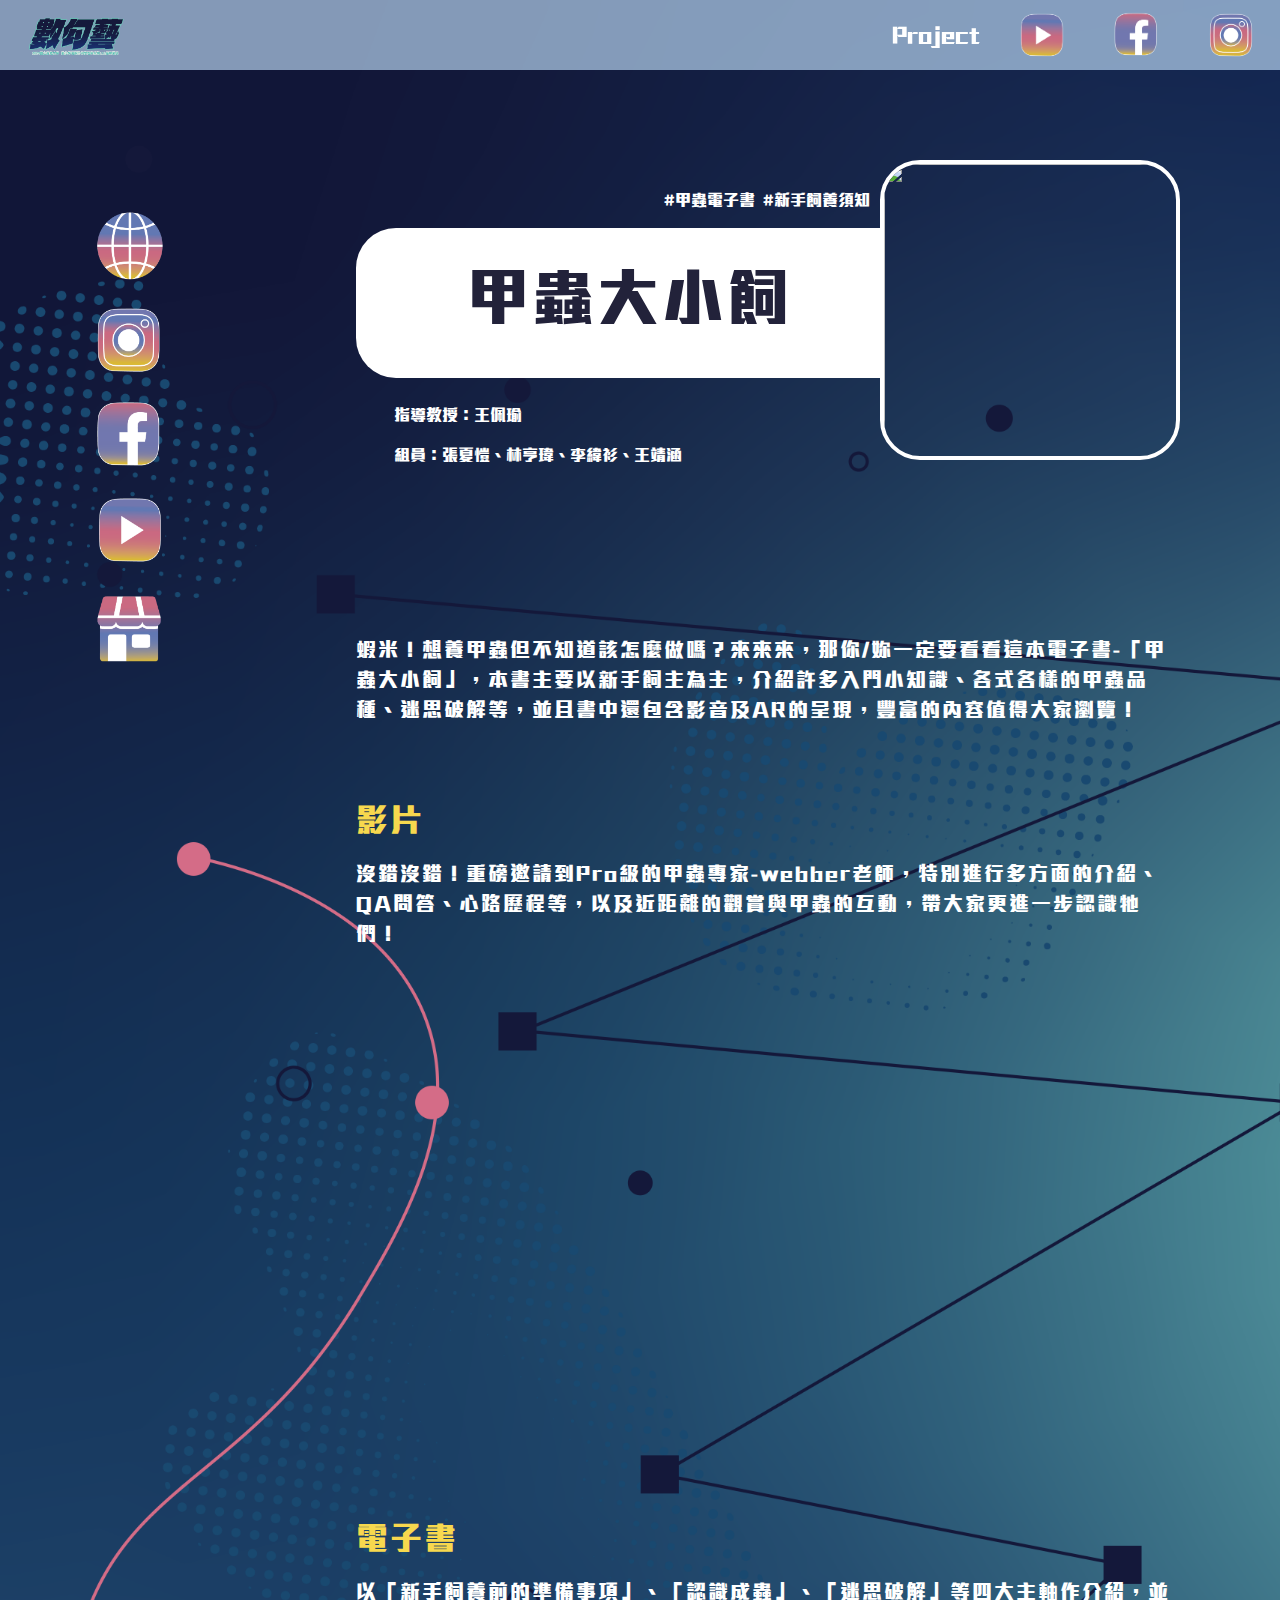
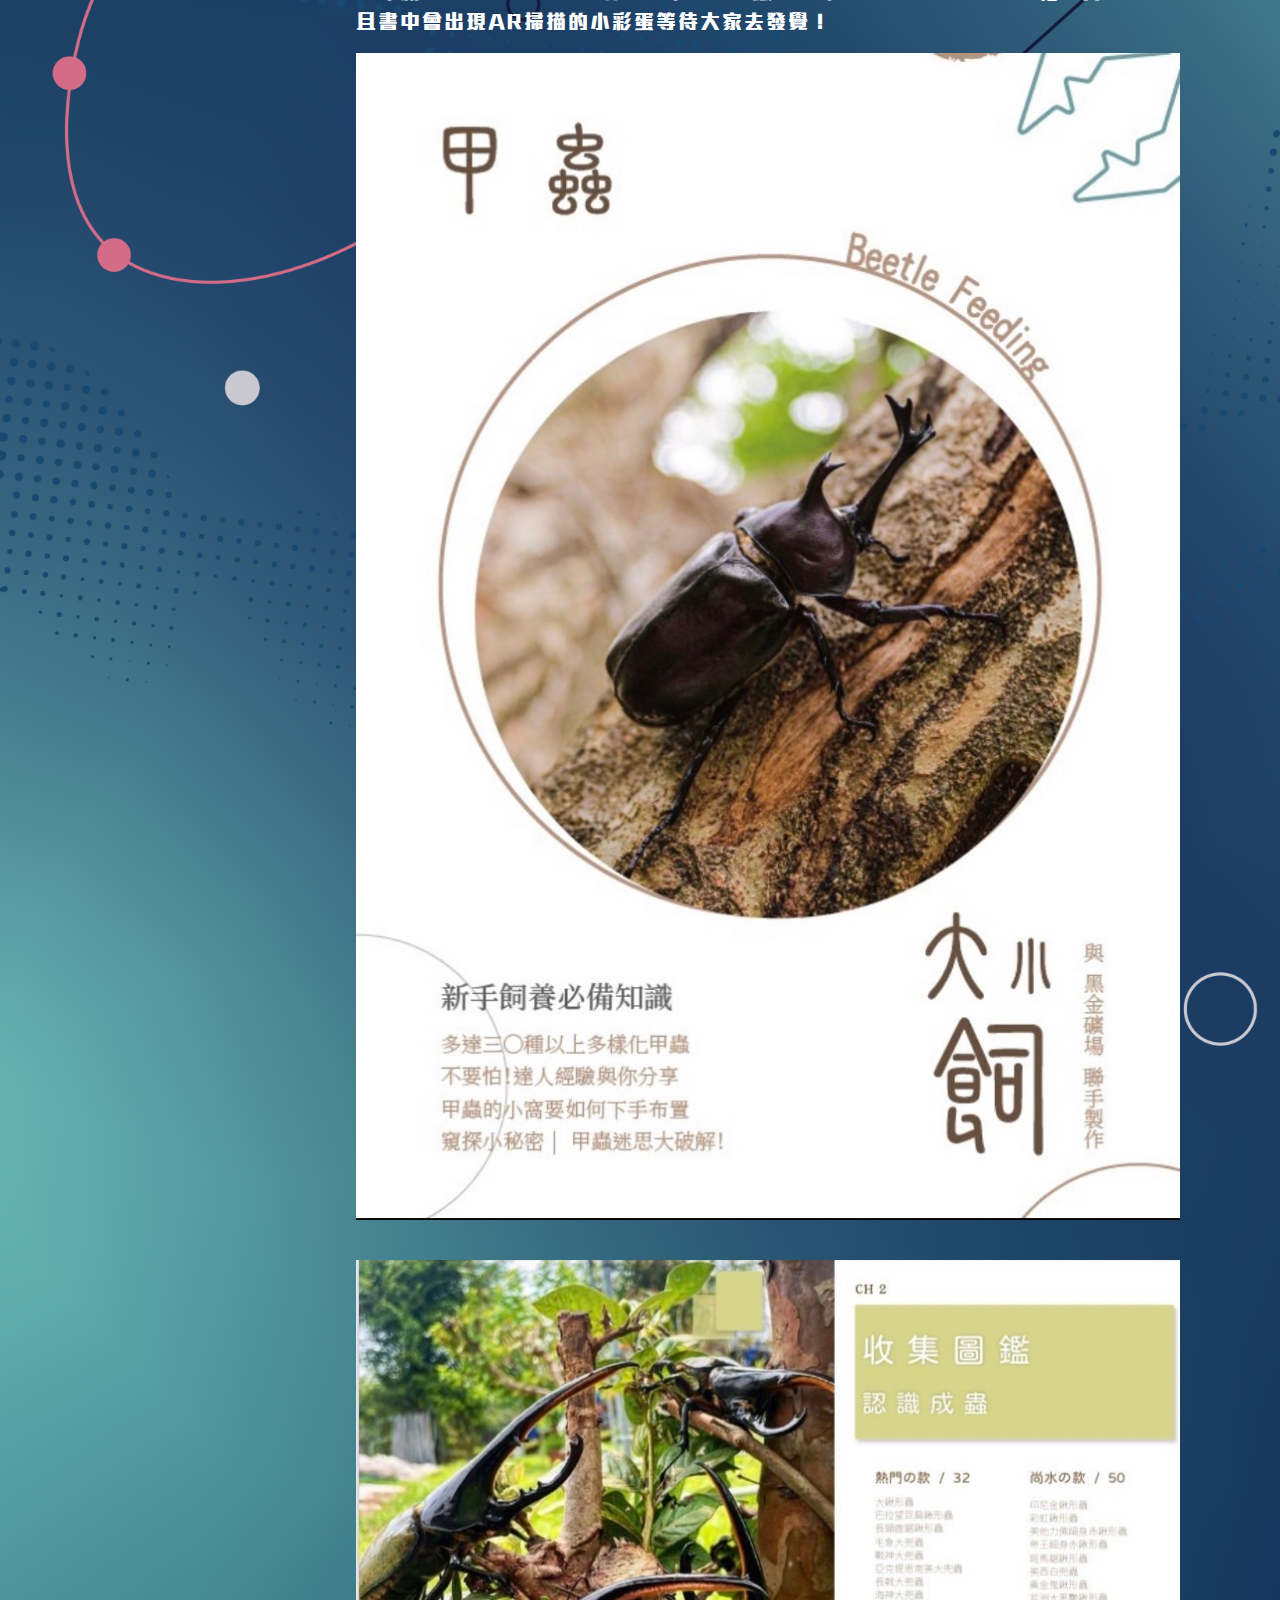
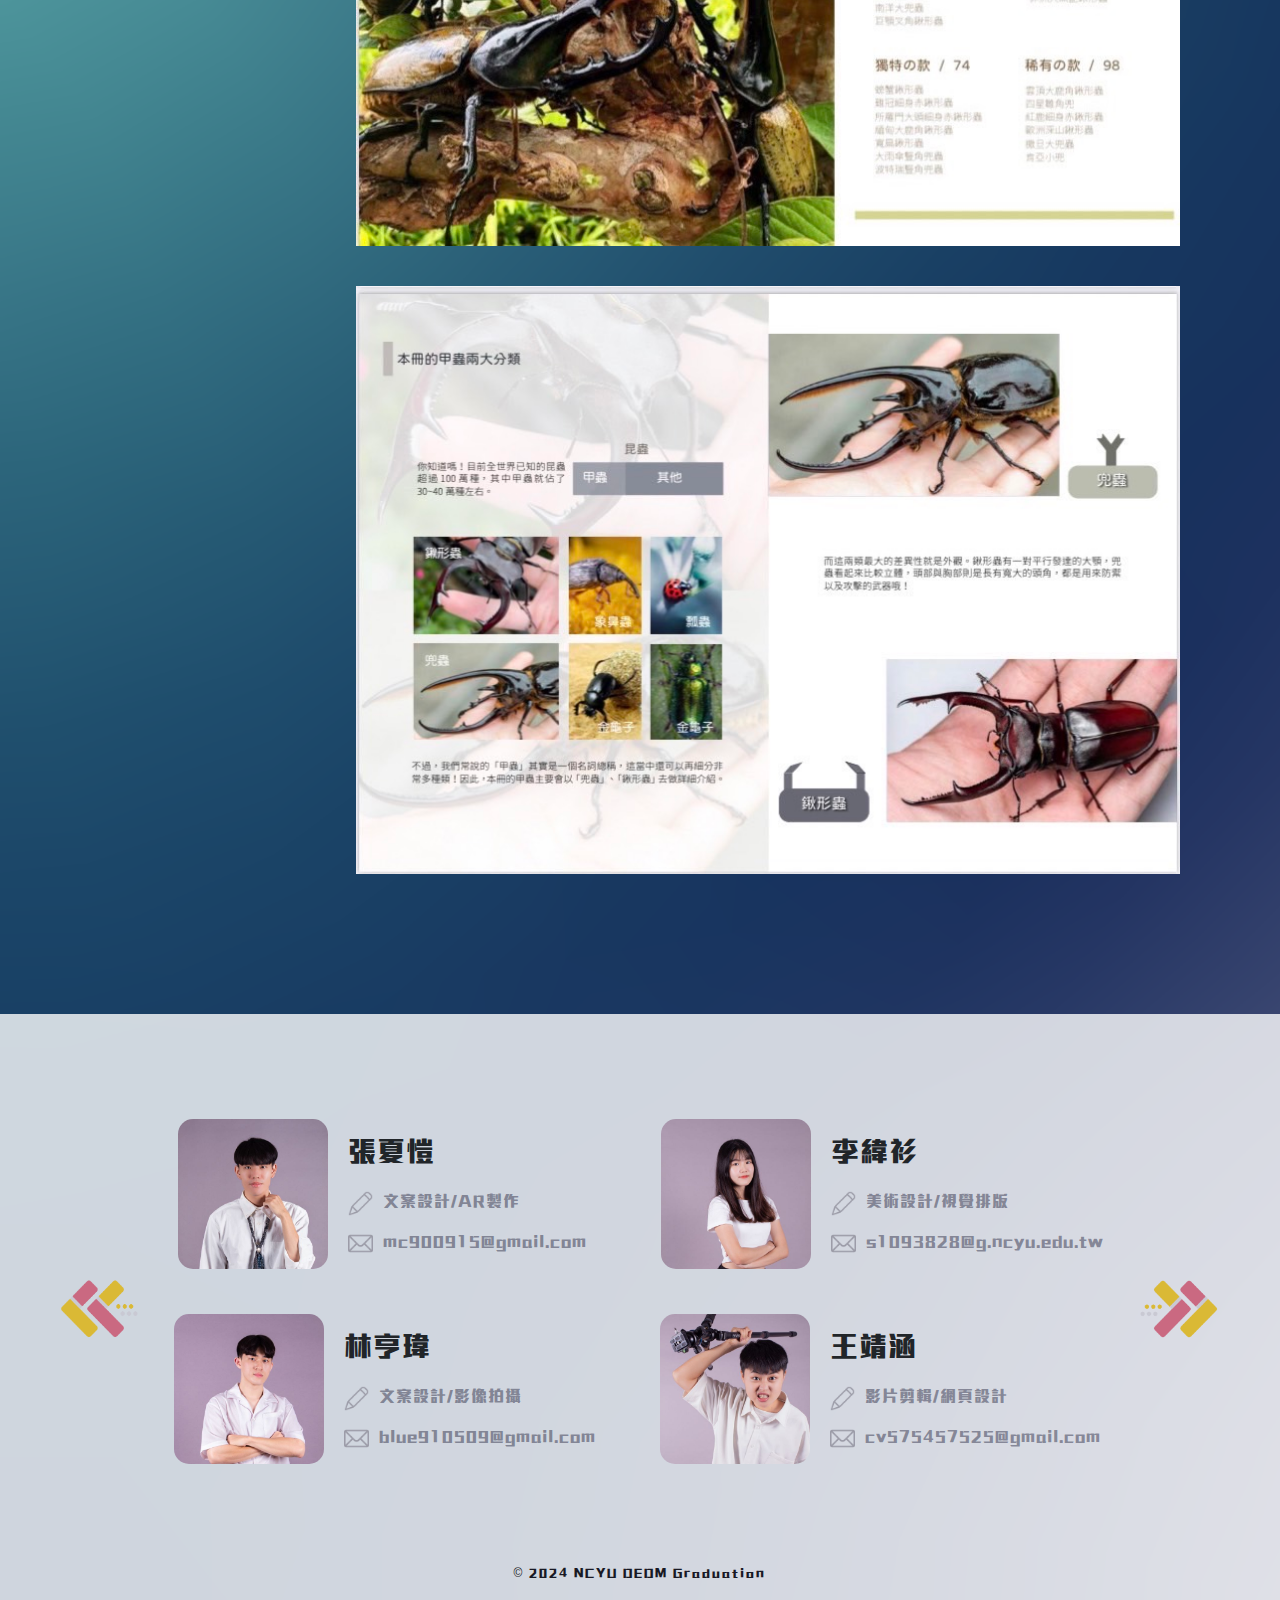
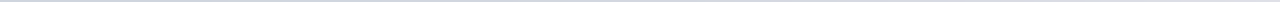
==== commit 5b22cd9a: "1228" ====
--- a/beetle.html
+++ b/beetle.html
@@ -23,7 +23,7 @@
         <ul class="nav">
             <div>
                 <li class="nav-item">
-                    <a class="nav-link"  href="#" target="_blank"><div class="icon"></div></a>
+                    <a class="nav-link"  href="index.html" target="_blank"><div class="icon"></div></a>
                 </li>
             </div>
             <div>
--- a/css/style.css
+++ b/css/style.css
@@ -73,7 +73,7 @@
     background-size: cover;
 }
 .bgAll{
-    background-image: url(../image/長條圖（封面連下半部）.png);
+    background-image: url(../image/加封面素材的長條圖.png);
     background-size: cover;
 }
 #s1 {
@@ -206,6 +206,43 @@
     }
     #s1{
         height: 600px;
+    }
+}
+@media screen and (max-width: 560px){
+    .icon.big{
+        width: 320px;
+        top: 70px;
+        right: 0px;
+    }
+    .videoBG{
+        width: 90%;
+        height: 90%;
+        margin-left: 20px;
+    }
+    .videoBG iframe{
+        transform: scale(0.5);
+        left: 15vw;
+        top: -82vh;
+    }
+}
+@media screen and (max-width: 480px){
+    .icon.big{
+        width: 250px;
+        top: 80px;
+        right: 0px;
+    }
+    .videoBG{
+        width: 90%;
+        height: 90%;
+        margin-left: 20px;
+    }
+    .videoBG iframe{
+        transform: scale(0.5);
+        left: 15vw;
+        top: -83vh;
+    }
+    #s1{
+        height: 550px;
     }
 }
 #s2{
@@ -303,6 +340,7 @@
     opacity: 0;
     letter-spacing: 3px;
     top: 70px;
+    font-size: 22px;
 }
 .cards > a > div::before{
     position: absolute;
@@ -312,138 +350,139 @@
     letter-spacing: 3px;
     top: 105px;
     opacity: 0;
-}
-.cards > a > div:nth-child(1)::after{
+    font-size: 12px;
+}
+.cards > a:nth-child(1) > div::after{
     content: 'TCG藝術家';
     left: 31px;
     font-size: 22px;
 }
-.cards > a > div:nth-child(1)::before{
+.cards > a:nth-child(1) > div::before{
     content: '#藝術家 #TCG卡牌';
     left: 28px;
     font-size: 12px;
 }
-.cards > a > div:nth-child(2)::after{
+.cards > a:nth-child(2) > div::after{
     content: '你來See SEA';
     left: 16px;
     font-size: 20px;
 }
-.cards > a > div:nth-child(2)::before{
+.cards > a:nth-child(2) > div::before{
     content: '#東南亞 #遊戲';
     left: 40px;
     font-size: 12px;
     top: 102px;
 }
-.cards > a > div::after{
+.cards > a:nth-child(3) > div:after{
     content: 'Rootkit';
     left: 36px;
     top: 67px;
     font-size: 26px;
 }
-.cards > a > div::before{
+.cards > a:nth-child(3) > div:before{
     content: '#解謎遊戲 #駭客';
     left: 38px;
     font-size: 12px;
 }
-.cards > a > div:nth-child(4)::after{
+.cards > a:nth-child(4) > div::after{
     content: '水落石出';
     left: 38px;
     top: 67px;
     font-size: 27px;
 }
-.cards > a > div:nth-child(4)::before{
+.cards > a:nth-child(4)> div::before{
     content: '#實境解謎 #化石知識';
     left: 22px;
     top: 107px;
     font-size: 12px;
 }
-.cards > a > div:nth-child(5)::after{
+.cards > a:nth-child(5) > div::after{
     content: '甲蟲大小飼';
     left: 25px;
     top: 67px;
     font-size: 26px;
 }
-.cards > a > div:nth-child(5)::before{
+.cards > a:nth-child(5) > div::before{
     content: '#甲蟲電子書 #新手入門須知';
     left: 7px;
     top: 107px;
     font-size: 11px;
 }
-.cards > a > div:nth-child(6)::after{
+.cards > a:nth-child(6) > div::after{
     content: 'HTH';
     left: 65px;
     top: 67px;
     font-size: 27px;
 }
-.cards > a > div:nth-child(6)::before{
+.cards > a:nth-child(6) > div::before{
     content: '#橫幅2D遊戲 #家庭關係';
     left: 14px;
     top: 107px;
     font-size: 11px;
 }
-.cards > a > div:nth-child(7)::after{
+.cards > a:nth-child(7) > div::after{
     content: 'ChemIsTry';
     left: 20px;
     font-size: 22px;
 }
-.cards > a > div:nth-child(7)::before{
+.cards > a:nth-child(7) > div::before{
     content: '#數位教材 #化學教材';
     left: 20px;
     font-size: 12px;
 }
-.cards > a > div:nth-child(8)::after{
+.cards > a:nth-child(8) > div::after{
     content: '最後的島嶼';
     left: 26px;
     top: 67px;
     font-size: 26px;
 }
-.cards > a > div:nth-child(8)::before{
+.cards > a:nth-child(8) > div::before{
     content: '#桌遊 #全球暖化';
     left: 37px;
     top: 107px;
     font-size: 12px;
 }
-.cards > a > div:nth-child(9)::after{
+.cards > a:nth-child(9) > div::after{
     content: '海洋文明的嘆息';
     left: 16px;
     font-size: 20px;
 }
-.cards > a > div:nth-child(9)::before{
+.cards > a:nth-child(9) > div::before{
     content: '#海洋汙染 #橫向RPG遊戲';
     left: 12px;
     font-size: 11px;
 }
-.cards > a > div:nth-child(10)::after{
+.cards > a:nth-child(10) > div::after{
     content: '祈虎';
     left: 65px;
     top: 67px;
     font-size: 27px;
 }
-.cards > a > div:nth-child(10)::before{
+.cards > a:nth-child(10) > div::before{
     content: '#民間信仰 #本土文化';
     left: 22px;
     top: 107px;
     font-size: 12px;
 }
-.cards > a > div:nth-child(11)::after{
+.cards > a:nth-child(11) > div::after{
     content: '噓你貨幣';
     left: 38px;
     top: 67px;
     font-size: 27px;
 }
-.cards > a > div:nth-child(11)::before{
+.cards > a:nth-child(11) > div::before{
     content: '#虛擬貨幣 #動畫影片';
     left: 22px;
     top: 107px;
     font-size: 12px;
 }
-.cards > a > div:nth-child(12)::after{
+.cards > a:nth-child(12) > div::after{
     content: '漫步雲端';
     left: 38px;
     top: 67px;
     font-size: 27px;
 }
-.cards > a > div:nth-child(12)::before{
+.cards > a:nth-child(12) > div::before{
     content: '#360環景 #多媒體互動平台';
     left: 5px;
     top: 107px;
@@ -632,10 +671,31 @@
         width: 140px;
         height: 140px;
     }
+    .cards > a:nth-child(n+1):nth-child(-n+12) > div::after{
+        width: 140px;
+        height: 140px;
+        top: 50px;
+        left: 10px;
+        font-size: 16px;
+        padding-right: 5px;
+
+    }
+    .cards > a:nth-child(n+1):nth-child(-n+12) > div::before{
+        width: 140px;
+        height: 140px;
+        letter-spacing: 3px;
+        top: 85px;
+        left: 10px;
+        font-size: 10px;
+        padding-right: 5px;
+    }
     .exhibit{
         padding: 60px;
     }
-    
+    .toTop-arrow{
+        width: 4rem;
+        height: 4rem;
+    }
 }
 @media screen and (max-width: 748px){
     .exhtext h1{
@@ -677,10 +737,46 @@
         width: 110px;
         height: 110px;
     }
+    .cards > a:nth-child(n+1):nth-child(-n+12) > div::after{
+        width: 110px;
+        height: 110px;
+        top: 40px;
+        left: 10px;
+        font-size: 14px;
+        padding-right: 5px;
+
+    }
+    .cards > a:nth-child(n+1):nth-child(-n+12) > div::before{
+        width: 110px;
+        height: 110px;
+        letter-spacing: 3px;
+        top: 65px;
+        left: 10px;
+        font-size: 8px;
+        padding-right: 5px;
+    }
     .cards{
         padding: 30px 20px;
     }
-    
+    .cards > a > div{
+        margin: 30px;
+    }
+    .toTop-arrow{
+        width: 3rem;
+        height: 3rem;
+    }
+}
+@media screen and (max-width: 569px){
+    .cards > a:nth-child(2) > div::after{
+        top: 20px;
+        left: 10px;
+
+    }
+    .cards > a:nth-child(2) > div::before{
+        top: 65px;
+        left: 10px;
+        font-size: 8px;
+    }
 }
 @media screen and (max-width: 550px){
     .exhtext h1{
@@ -705,10 +801,6 @@
     }
 }
 @media screen and (max-width: 502px){
-    .cards > a > div img{
-        width: 90px;
-        height: 90px;
-    }
     .cards{
         padding: 30px 10px;
     }
@@ -760,6 +852,10 @@
     .intro img {
         width: 100%;
     }
+    .toTop-arrow{
+        width: 2.5rem;
+        height: 2.5rem;
+    }
 }
 @media screen and (max-width: 382px){
     .cards{
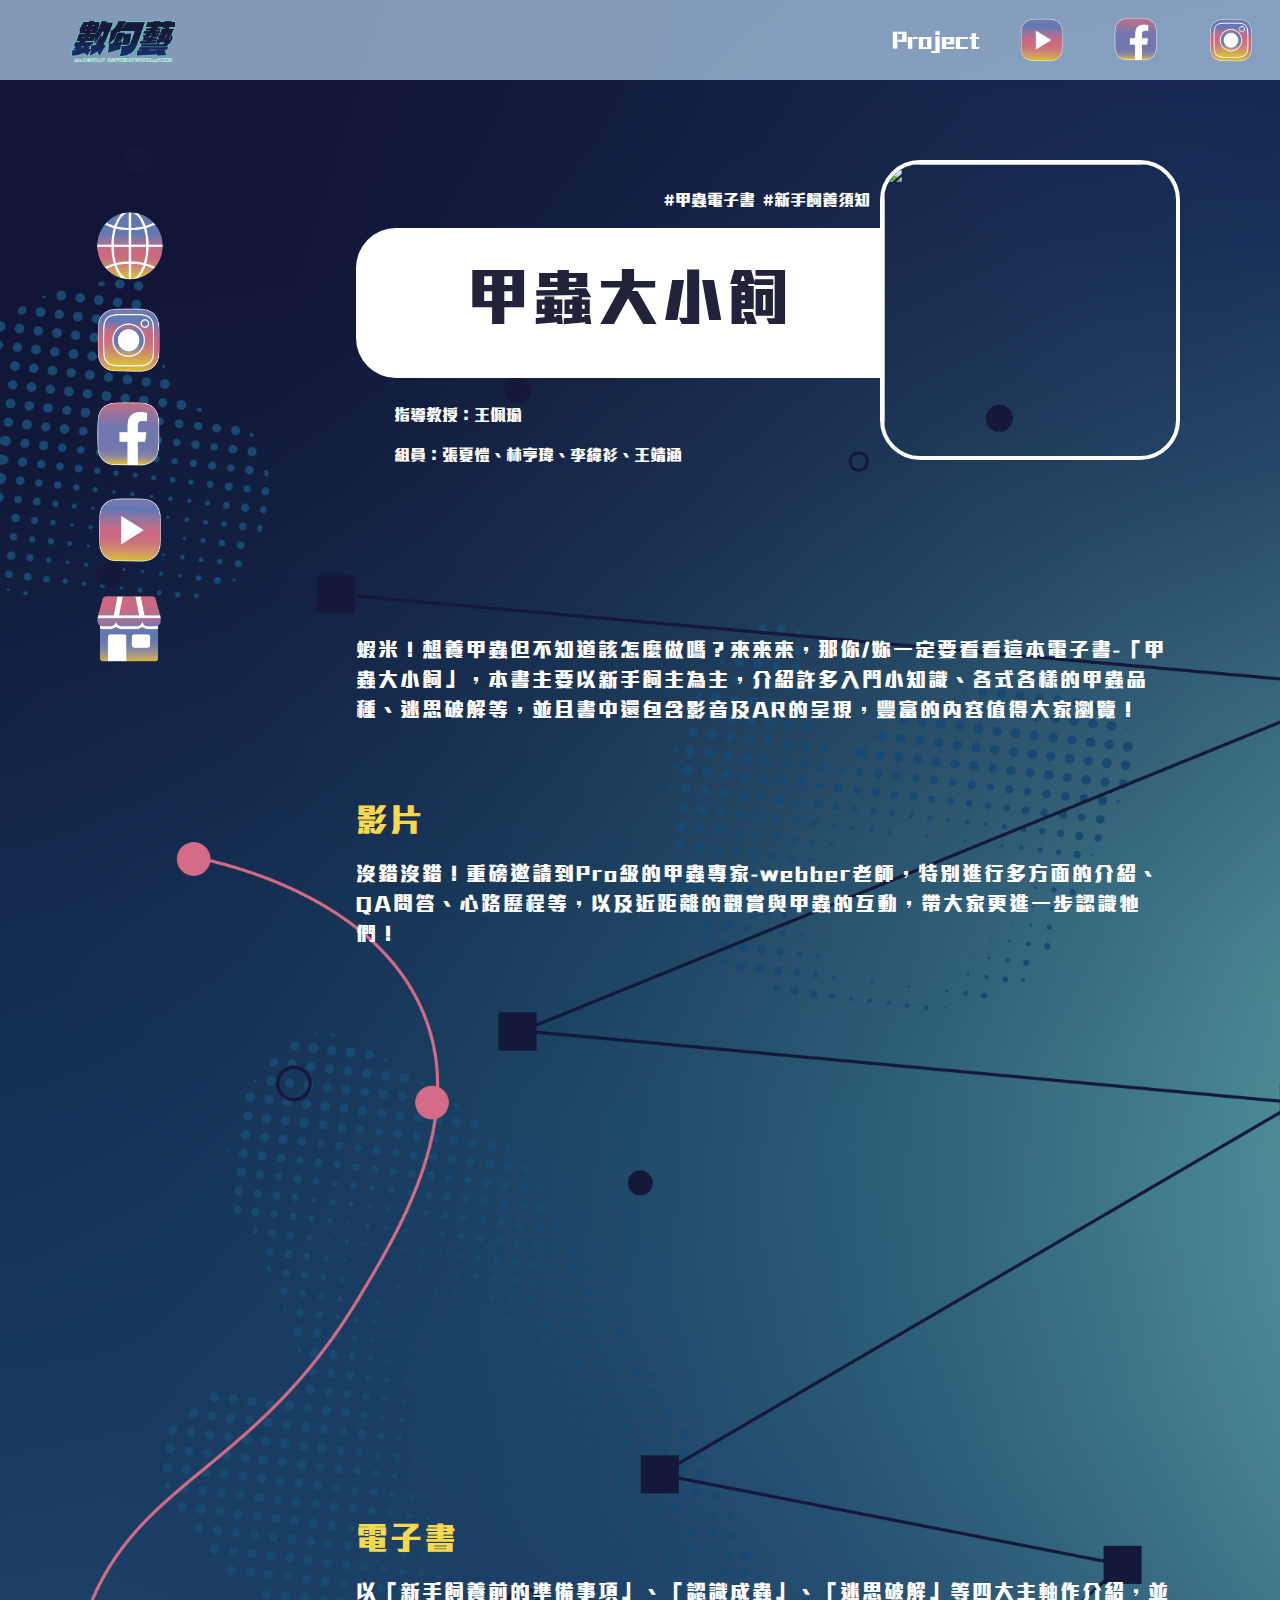
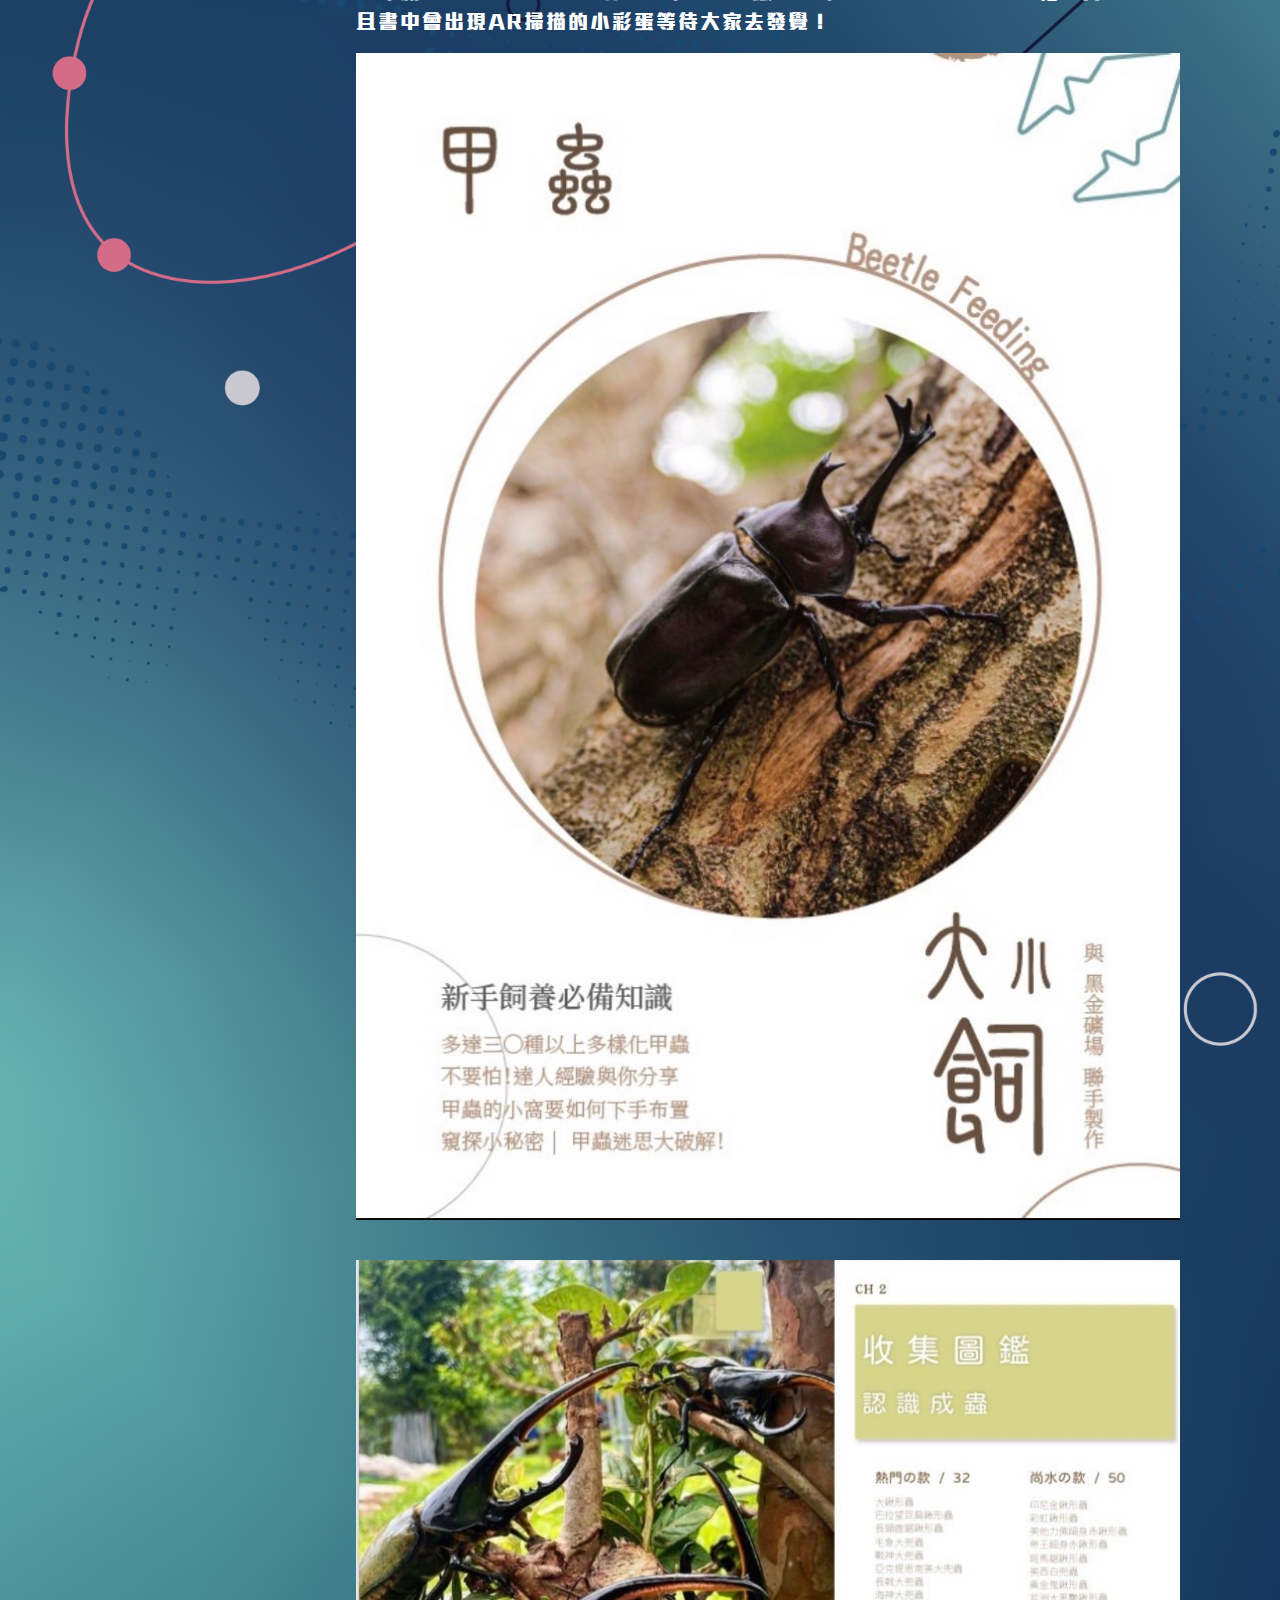
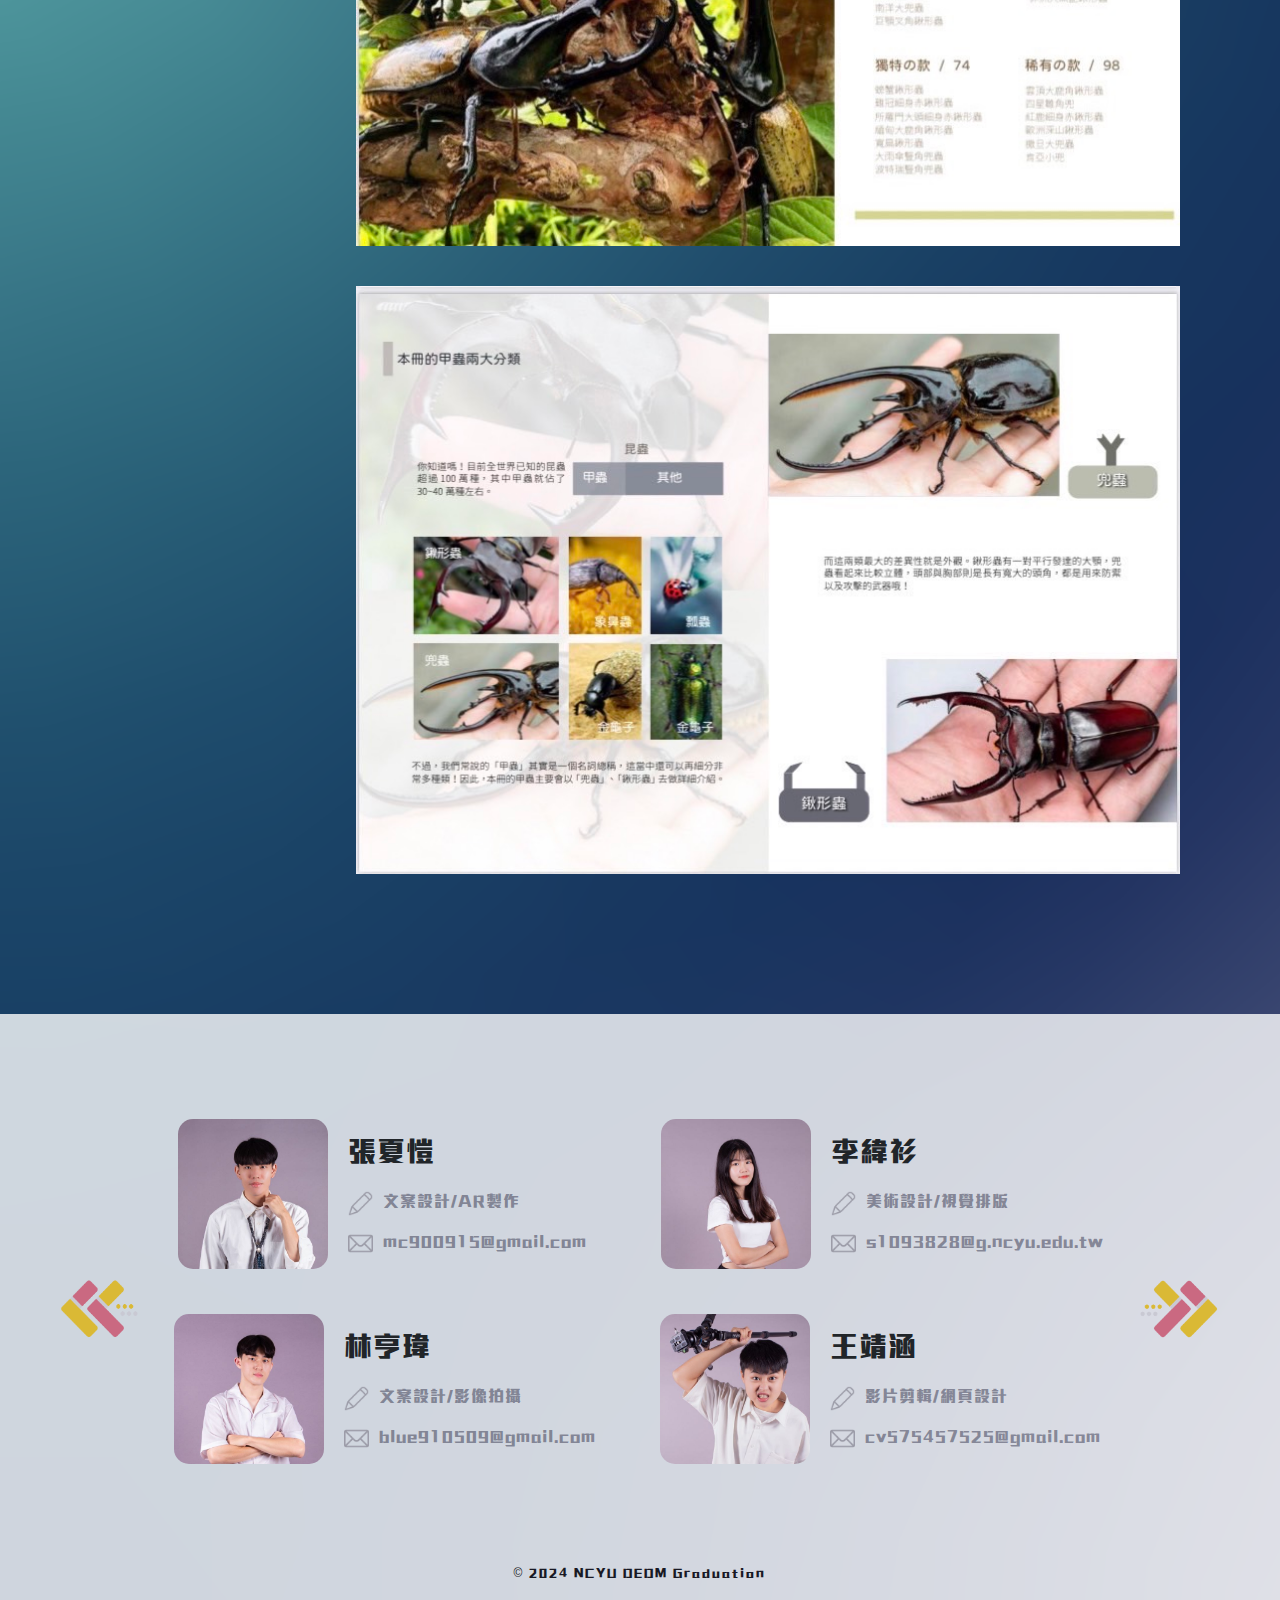
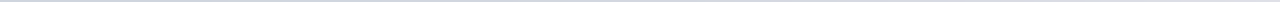
==== commit 4dd56366: "0102" ====
--- a/beetle.html
+++ b/beetle.html
@@ -5,7 +5,11 @@
     <meta name="viewport" content="width=device-width, initial-scale=1">
     <title>甲蟲大小飼</title>
     <!-- Favicon Icon -->
-    <link rel="icon" type="images/png" href="#" />
+    <link rel="icon" type="images/png" href="image/畢展頭貼.png" />
+    <!-- menu -->
+    <link href="https://cdn.jsdelivr.net/npm/bootstrap@5.1.2/dist/css/bootstrap.min.css" rel="stylesheet" integrity="sha384-uWxY/CJNBR+1zjPWmfnSnVxwRheevXITnMqoEIeG1LJrdI0GlVs/9cVSyPYXdcSF" crossorigin="anonymous">
+    <link rel="stylesheet" href="css/menu.css">
+    <link rel="stylesheet" href="css/loading.css">
     <!-- Main style CSS -->
     <link rel="stylesheet" href="css/style.css" />
     <link rel="stylesheet" href="css/Rootkit.css" />
@@ -19,29 +23,227 @@
     
 </head>
 <body>
-    <header  id="navbar">
-        <ul class="nav">
-            <div>
-                <li class="nav-item">
-                    <a class="nav-link"  href="index.html" target="_blank"><div class="icon"></div></a>
-                </li>
+    <!-- 菜單 -->
+    <div id="menu">
+        <div id="menu-content">
+            <div id="mynav" class="push">
+                <div class="overlay-content container-fluid">
+                    <div class="topbtn">
+                        <a  id="close"><div class="close"></div></a>
+                        <a href="index.html"><div class="titleLogo"></div></a>
+                    </div>
+                    
+                    <div class="iconM mx-sm-2 mx-4">
+                        <a href="https://www.youtube.com/channel/UCh9oWJ3csvrWGzCTzh7_BUw" target="_blank"><img src="image/yt.png" alt="" class="net mx-2 my-sm-3  " width="70"></a>
+                        <a href="https://www.facebook.com/NCYU.DEDM.GraduationExhibition"  target="_blank"><img src="image/fb.png" alt="" class="ig mx-2 my-sm-3  " width="70"></a>
+                        <a href="https://www.instagram.com/dedm_expo/?hl=en" target="_blank"><img src="image/ig.png" alt="" class="fb mx-2 my-sm-3 "  width="70"></a>
+                    </div>
+                    <div class="row align-items-center justify-content-around ">
+                        <div class="col-6 col-sm-4 align-self-sm-end align-self-start">
+                            <div class="menulogo">
+                                <img src="" alt="" srcset="">
+                            </div>
+                        </div>
+                    </div>
+                    <div class="row align-items-center justify-content-around ">
+                        <div class="col-6 col-sm-4 align-self-center">
+                            <div class="team p-2">
+                                <a href="TCG.html" class="text-center">
+                                    <div class="groupName">
+                                        <span>♦&nbsp;&nbsp;</span>TCG藝術家
+                                    </div>
+                                    <div class="nameRow">
+                                        <p class="groupText">#藝術家</p>
+                                        <p class="groupText">&nbsp;&nbsp;&nbsp;#TCG卡牌</p>
+                                    </div>
+                                    
+                                </a>
+                            </div>
+                        </div>
+                        <div class="col-6 col-sm-4  align-self-center">
+                            <div class="team p-2">
+                                <a href="SeaSEA.html">
+                                    <div class="groupName">	
+                                        <span>♦&nbsp;&nbsp;</span>你來See SEA
+                                    </div>
+                                    <div class="nameRow">
+                                        <p class="groupText">#東南亞</p>
+                                        <p class="groupText">&nbsp;&nbsp;&nbsp;#遊戲</p>
+                                    </div>
+                                    
+                                </a>
+                            </div>
+                        </div>
+                        <div class="col-6 col-sm-4 align-self-center">
+                            <div class="team p-2">
+                                <a href="Rootkit.html">
+                                    <div class="groupName">
+                                        <span>♦&nbsp;&nbsp;</span>Rootkit
+                                    </div>
+                                    <div class="nameRow">
+                                        <p class="groupText">#解謎遊戲</p>
+                                        <p class="groupText">&nbsp;&nbsp;&nbsp;#駭客</p>
+                                    </div>
+                                </a>
+                            </div>
+                        </div>
+                        <div class="col-6 col-sm-4 align-self-center">
+                            <div class="team p-2">
+                                <a href="truth.html">
+                                    <div class="groupName">
+                                        <span>♦&nbsp;&nbsp;</span>水落石出
+                                    </div>
+                                    <div class="nameRow">
+                                        <p class="groupText">#實境解謎</p>
+                                        <p class="groupText">&nbsp;&nbsp;&nbsp;#化石知識</p>
+                                    </div>
+                                    
+                                </a>
+                            </div>
+                        </div>
+                        <div class="col-6 col-sm-4 align-self-center">
+                            <div class="team p-2">
+                                <a href="beetle.html">
+                                    <div class="groupName">
+                                        <span>♦&nbsp;&nbsp;</span>甲蟲大小事
+                                    </div>
+                                    <div class="nameRow">
+                                        <p class="groupText">#甲蟲電子書</p>
+                                        <p class="groupText">&nbsp;&nbsp;&nbsp;#新手飼養須知</p>
+                                    </div>
+                                    
+                                </a>
+                            </div>
+                        </div>
+                        <div class="col-6 col-sm-4  align-self-center">
+                            <div class="team p-2">
+                                <a href="HTH.html">
+                                    <div class="groupName">
+                                        <span>♦&nbsp;&nbsp;</span>HTH
+                                    </div>
+                                    <div class="nameRow">
+                                        <p class="groupText">#橫幅2D遊戲</p>
+                                        <p class="groupText">&nbsp;&nbsp;&nbsp;#家庭關係</p>
+                                    </div>
+                                    
+                                </a>
+                            </div>
+                        </div>
+                        <div class="col-6 col-sm-4  align-self-center">
+                            <div class="team p-2">
+                                <a href="ChemIsTry.html">
+                                    <div class="groupName">
+                                        <span>♦&nbsp;&nbsp;</span>ChemlsTry
+                                    </div>
+                                    <div class="nameRow">
+                                        <p class="groupText">#數位教材</p>
+                                        <p class="groupText">&nbsp;&nbsp;&nbsp;#化學網頁</p>
+                                    </div>
+                                    
+                                </a>
+                            </div>
+                        </div>
+                        <div class=" col-6 col-sm-4  align-self-center">
+                            <div class="team p-2">
+                                <a href="island.html">
+                                    <div class="groupName">
+                                        <span>♦&nbsp;&nbsp;</span>最後的島嶼
+                                    </div>
+                                    <div class="nameRow">
+                                        <p class="groupText">#桌遊</p>
+                                        <p class="groupText">&nbsp;&nbsp;&nbsp;#全球暖化</p>
+                                    </div>
+                                    
+                                </a>
+                            </div>
+                        </div>
+                        <div class="col-6 col-sm-4 align-self-center">
+                            <div class="team p-2">
+                                <a href="ocean.html">
+                                    <div class="groupName">
+                                        <span>♦&nbsp;&nbsp;</span>海底文明的嘆息
+                                    </div>
+                                    <div class="nameRow">
+                                        <p class="groupText">#海洋汙染</p>
+                                        <p class="groupText">&nbsp;&nbsp;&nbsp;#橫向RPG遊戲</p>
+                                    </div>
+                                    
+                                </a>
+                            </div>
+                        </div>
+                        <div class="col-6 col-sm-4  align-self-center">
+                            <div class="team p-2">
+                                <a href="tiger.html">
+                                    <div class="groupName">
+                                        <span>♦&nbsp;&nbsp;</span>祈虎
+                                    </div>
+                                    <div class="nameRow">
+                                        <p class="groupText">#實境解謎</p>
+                                        <p class="groupText">&nbsp;&nbsp;&nbsp;#風俗民情</p>
+                                    </div>
+                                    
+                                </a>
+                            </div>
+                        </div>
+                        <div class="col-6  col-sm-4  align-self-center">
+                            <div class="team p-2">
+                                <a href="currency.html">
+                                    <div class="groupName">
+                                        <span>♦&nbsp;&nbsp;</span>噓你貨幣
+                                    </div>
+                                    <div class="nameRow">
+                                        <p class="groupText">#虛擬貨幣</p>
+                                        <p class="groupText">&nbsp;&nbsp;&nbsp;#動畫影片</p>
+                                    </div>
+                                </a>
+                            </div>
+                        </div>
+                        <div class="col-6 col-sm-4 align-self-center">
+                            <div class="team p-2">
+                                <a href="cloud.html">
+                                    <div class="groupName">
+                                        <span>♦&nbsp;&nbsp;</span>漫步雲端
+                                    </div>
+                                    <div class="nameRow">
+                                        <p class="groupText">#360環景</p>
+                                        <p class="groupText">&nbsp;&nbsp;&nbsp;#環景相機操作教學</p>
+                                    </div>
+                                    
+                                </a>
+                            </div>
+                        </div>
+                        
+                        
+                    </div>
+                </div>
             </div>
-            <div>
-                <li class="nav-item project">
-                    <a class="nav-link "  href="#" target="_blank">Project</a>
-                </li>
-                <li class="nav-item">
-                    <a class="nav-link "  href="#"  target="_blank"><div class="iconR yt"></div></a>
-                </li>
-                <li class="nav-item">
-                    <a class="nav-link "  href="#" target="_blank"><div class="iconR fb"></div></a>
-                </li>
-                <li class="nav-item">
-                    <a class="nav-link " href="#" ><div class="iconR ig"></div></a>
-                </li>
-            </div>
-        </ul>
-    </header>
+        </div>
+    </div>
+</div>
+
+<header  id="navbar">
+    <ul class="navIndex">
+        <div>
+            <li class="nav-item">
+                <a class="nav-link"  href="index.html"><div class="icon"></div></a>
+            </li>
+        </div>
+        <div>
+            <li class="nav-item project">
+                <a class="nav-link "  id="clickMenu">Project</a>
+            </li>
+            <li class="nav-item">
+                <a class="nav-link "  href="https://www.youtube.com/channel/UCh9oWJ3csvrWGzCTzh7_BUw"  target="_blank"><div class="iconR yt"></div></a>
+            </li>
+            <li class="nav-item">
+                <a class="nav-link "  href="https://www.facebook.com/NCYU.DEDM.GraduationExhibition?mibextid=LQQJ4d" target="_blank"><div class="iconR fb"></div></a>
+            </li>
+            <li class="nav-item">
+                <a class="nav-link " href="https://www.instagram.com/dedm_expo?igsh=Y3Bub2lzbDd2MDB0" target="_blank"><div class="iconR ig"></div></a>
+            </li>
+        </div>
+    </ul>
+</header>
     
     <div class="bgAll">
         <div class="content">
@@ -254,5 +456,5 @@
 </script>
 <script src="https://code.jquery.com/jquery-2.2.4.min.js" integrity="sha256-BbhdlvQf/xTY9gja0Dq3HiwQF8LaCRTXxZKRutelT44=" crossorigin="anonymous"></script>
 <script src="https://cdn.jsdelivr.net/npm/swiper@11/swiper-bundle.min.js"></script>
-<script src=""></script>
+<script src="js/Rootkit.js"></script>
 </html>--- a/css/menu.css
+++ b/css/menu.css
@@ -0,0 +1,382 @@
+@font-face {
+  font-family: 'MyCustomFont';
+  src: url('../font/MengNaChaoGangHei-1.otf') format('opentype'); /* 字體檔案的路徑和格式 */
+  /* 可選：你也可以提供其他格式的字體，以確保跨瀏覽器的兼容性 */
+}
+* {
+  padding: 1;
+  margin: 0;
+  box-sizing: border-box;
+  font-family: 'MyCustomFont', 'Arial', '微軟正黑體';
+  scroll-behavior: smooth;
+}
+
+header {
+  position: fixed;
+  font-family: "Klaxons Regular", "EnglishType";
+  width: 100%;
+  top: 0;
+  z-index: 100;
+}
+header .nav {
+  display: flex;
+  justify-content: end;
+  align-items: center;
+  background: rgba(8, 8, 8, 0.2);
+  width: 100%;
+  z-index: 100;
+}
+header .nav li {
+  margin: 0 1rem;
+  padding: 1rem 0;
+}
+header .nav li a {
+  text-decoration: none;
+  font-size: 5rem;
+  color: #f1f2f3;
+  cursor: pointer;
+}
+header .nav li a img {
+  width: 2vw;
+  height: 2vw;
+}
+div.push {
+  height: 100%;
+  width: 100%;
+  background: url("../image/網頁背景.png");
+  background-position: center;
+  background-size: cover;
+  transition: 0.5s;
+  overflow-y: auto;
+  overflow-x: hidden;
+  position: fixed;
+  z-index: 100;
+  top: 0;
+}
+div.push::before{
+  content: '';
+  background-color: #ffffff3d;
+  width: 100%;
+  height: 100%;
+  position: absolute;
+  top: 0;
+  left: 0;
+}
+div.menulogo {
+  position: fixed; 
+  top: 0%; 
+  left: 0%; 
+  z-index: 1000;
+}
+/* .custom-btn-close {
+  background: none;
+  border: none;
+  padding: 0;
+}
+
+.btn-close img {
+  width: 100px; 
+  height: 100px; 
+} */
+.topbtn{
+  margin-top: 20px;
+  margin-bottom: 10px;
+  display: flex;
+  align-items: center;
+  flex-direction: row-reverse;
+  justify-content: space-between;
+  padding: 0px 20px;
+  /* height: 15%; */
+}
+.close{
+  background-image: url(../image/畢展主視覺元件-11.png);
+  background-size: contain;
+  background-repeat: no-repeat;
+  width: 100px;
+  height: 100px;
+}
+.close:hover{
+  cursor: pointer;
+}
+#close.rotated{
+  transition: transform 0.3s ease;
+  transform: rotate(90deg);
+}
+.titleLogo{
+  background-image: url(../image/畢展主視覺標題文字.png);
+  background-size: contain;
+  background-repeat: no-repeat;
+  width: 200px;
+  height: 130px;
+}
+.team a {
+  display: block;
+  text-align: center;
+}
+
+.groupName {
+  margin-bottom: 5px;
+  font-size: 30px;
+}
+.groupText {
+  margin: 0; 
+  padding: 0; 
+}
+div.push div.overlay-content {
+  width: 100%;
+  position: relative;
+  font-family: "Klaxons Regular", "EnglishType";
+}
+div.push div.overlay-content button.closebtn {
+  font-size: 2rem;
+  position: fixed;
+  left: 90%;
+  top: 5%;
+  margin-top: 0.5rem;
+}
+div.push div.overlay-content div.row {
+  margin: 3% 10%;
+}
+div.push div.overlay-content div.row div.team {
+  margin-top: 10%;
+  margin-bottom: 5%;
+  max-width: 400px;
+  border-radius: 1.25rem;
+  border: solid 2.5px rgba(255, 244, 199, 0);
+}
+div.push div.overlay-content div.row div.team:hover {
+  transition: linear 0.3s;
+  border: solid 2.5px #fff4c7;
+  box-shadow: 0 0 5px rgba(255, 255, 255, 0.5),
+  0 0 10px rgba(255, 255, 255, 0.5), 0 0 20px rgba(243, 205, 31, 0.5),
+  0 0 40px rgba(243, 205, 31, 0.5), 0 0 5px rgba(243, 205, 31, 0.5) inset,
+  0 0 10px rgba(243, 205, 31, 0.5) inset,
+  0 0 40px rgba(243, 205, 31, 0.5) inset;
+}
+div.push div.overlay-content div.row div.team a {
+  text-decoration: none;
+}
+div.push div.overlay-content div.row div.team div.groupName {
+  font-size: 34px;
+  color: #ffffff;
+  margin-top: 5px;
+}
+div.push div.overlay-content div.row div.team div.groupName span {
+  display: none;
+  color: #ffffff;
+}
+div.push div.overlay-content div.row div.team p.groupText {
+  font-size: 16px;
+  color: #ffec7f;
+}
+div.push div.overlay-content div.row div.dismiss {
+  visibility: hidden;
+}
+div.push div.overlay-content div.row div.menulogo img {
+  max-width: 290px;
+}
+div.push div.overlay-content div.row div.decrease {
+  margin-top: -40%;
+}
+div.push div.overlay-content div.iconM {
+  display: flex;
+  position: absolute;
+  flex-direction: column;
+  bottom: 0;
+  right: 2%;
+}
+.nameRow{
+  display: flex;
+  flex-wrap: wrap;
+  flex-direction: row;
+  justify-content: center;
+  margin-bottom: 5px;
+}
+.iconM > a:hover >img{
+  filter: drop-shadow(0px 0px 20px #ffffff87);
+  transition-duration: 0.3s;
+}
+div.push div.overlay-content div.iconM:nth-child(4) {
+  display: none;
+}
+
+div.push div.overlay-content div.iconM:nth-child(4) .h2,
+div.push div.overlay-content div.iconM:nth-child(4) .h1 {
+  font-size: calc(1.325rem + 0.9vw);
+}
+
+@media screen and (max-width: 1600px) {
+  div.push div.overlay-content div.row {
+    margin: 0 5%;
+  }
+  div.push div.overlay-content div.row div.team {
+    margin-top: 0;
+    margin-bottom: 3%;
+  }
+  div.push div.overlay-content div.row div.menulogo img {
+    transform: scale(0.75);
+    margin-left: -25%;
+  }
+  div.push div.overlay-content div.row div.decrease {
+    margin-top: -40%;
+  }
+  
+  header .nav li a img {
+    width: 3vw;
+    height: 3vw;
+  }
+}
+@media screen and (max-width: 1200px) {
+  div.push div.overlay-content div.row {
+    margin: 0 5%;
+  }
+  div.push div.overlay-content div.row div.team {
+    margin-top: 0;
+    margin-bottom: 3%;
+  }
+  div.push div.overlay-content div.row div.menulogo img {
+    transform: scale(0.7);
+    margin-left: -7.5rem;
+  }
+  div.push div.overlay-content div.row div.decrease {
+    margin-top: -38%;
+  }
+  div.push div.overlay-content div.row div.team div.groupName {
+    font-size: 30px;
+    margin-top: 5px;
+  }
+  div.push div.overlay-content div.row div.team p.groupText {
+    font-size: 14px;
+  }
+  .iconM{
+    bottom: 9%;
+  }
+  header .nav li a img {
+    width: 5.5vw;
+    height: 5.5vw;
+  }
+  div.push div.overlay-content div.iconM {
+    flex-direction: row;
+    margin-right: 0;
+    width: 100%;
+    justify-content: center;
+    bottom: -20%;
+    right: -24px;
+  }
+  .iconM > a{
+    margin-right: 0px;
+  }
+  
+}
+@media screen and (max-width: 867px){
+  div.push div.overlay-content div.row div.team div.groupName {
+    font-size: 27px;
+    margin-top: 5px;
+  }
+  div.push div.overlay-content div.row div.team p.groupText {
+    font-size: 12px;
+  }
+  .topbtn{
+    margin-bottom: 0px;
+    margin-top: 0;
+  }
+  .titleLogo{
+    height: 110px;
+  }
+  .close{
+    height: 90px;
+    width: 90px;
+  }
+}
+@media screen and (max-width: 768px) {
+  .nav li {
+    margin: 0 0.75rem;
+    padding: 0.75rem 0;
+  }
+  .nav li a {
+    font-size: 1.75rem;
+  }
+  .nav li a img {
+    width: 5.5vw;
+    height: 5.5vw;
+  }
+}
+@media screen and (max-width: 640px){
+  div.push div.overlay-content div.row div.team div.groupName {
+    font-size: 24px;
+    margin-top: 5px;
+  }
+  div.push div.overlay-content div.row div.team p.groupText {
+    font-size: 10px;
+  }
+}
+@media screen and (max-width: 576px) {
+  div.push div.overlay-content button.closebtn {
+    font-size: 1rem;
+    right: 3rem;
+    top: 10%;
+    margin-top: 0.5rem;
+  }
+  div.push div.overlay-content div.row {
+    margin: 1% 0 0 1%;
+  }
+  div.push div.overlay-content div.row div.team {
+    margin-top: 3%;
+    margin-bottom: 3%;
+  }
+  div.push div.overlay-content div.row div.team div.groupName {
+    font-size: 1rem;
+  }
+  div.push div.overlay-content div.row div.team div.groupName span {
+    display: inline-block;
+  }
+  div.push div.overlay-content div.row div.team p.groupText {
+    display: none;
+  }
+  div.push div.overlay-content div.row div.menulogo img {
+    transform: scale(0.5);
+    margin-left: -7.5rem;
+    margin-top: -5rem;
+  }
+  div.push div.overlay-content div.row div.decrease {
+    margin-top: 0;
+  }
+  div.push div.overlay-content div.row div.dismiss {
+    visibility: visible;
+  }
+  div.push div.overlay-content div.row div.delete {
+    display: none;
+  }
+  div.push div.overlay-content div.iconM {
+    bottom: -25%;
+  }
+  .iconM > a > img{
+    transform: scale(0.9);
+  }
+  .topbtn{
+    margin-bottom: 50px;
+    padding: 0px 8px;
+  }
+  .titleLogo{
+    height: 100px;
+  }
+  .close{
+    height: 80px;
+    width: 80px;
+  }
+  div.push div.overlay-content div.iconM :nth-child(4) {
+    display: flex;
+  }
+  
+  header .nav li {
+    margin: 0;
+    padding: 0.75rem 0;
+  }
+  header .nav li a {
+    font-size: 1.5rem;
+  }
+  header .nav li a img {
+    width: 8vw;
+    height: 8vw;
+  }
+} /*# sourceMappingURL=menu.css.map */
--- a/css/loading.css
+++ b/css/loading.css
@@ -0,0 +1,140 @@
+@font-face {
+    font-family: 'Klaxons';
+    src: url('../Klaxons.woff') format('woff'), /* Chrome 6+, Firefox 3.6+, IE 9+, Safari 5.1+ */
+    url('../Klaxons.woff') format('truetype'); /* Chrome 4+, Firefox 3.5, Opera 10+, Safari 3—5 */
+  }
+
+  .bg{
+    position: fixed;
+    width: 100%;
+    height: 100%;
+    background: url("../image/bg.png");
+    background-size: cover;
+    background-repeat: no-repeat;
+}
+
+#loading{
+    position: fixed;
+    width:100%;
+    height: 100%;
+    z-index:999;
+    background-image: url("../image/ttcopy.jpg");
+    background-repeat: no-repeat;
+    background-size: cover;
+}
+
+#loading .percent,#loading img,#loading .loading_txt{
+    float:left;
+    /* margin: auto; */
+    position: absolute;
+    margin: auto;
+    display: block;
+    top: 0;
+    right: 0;
+    left: 0;
+    bottom: 0;
+    color:#fff;
+    font-family: 'Klaxons';
+    text-align: center;
+}
+
+#loading img{
+    bottom:20%;
+    width: 80%;
+    animation: rotate_ball 4s;
+    transform: rotate(360deg);
+}
+
+#loading .percent{
+    height: 10%;
+    bottom:13%;
+    font-size: 9vw;
+}
+
+#loading .loading_txt{
+    /* bottom:15%; */
+    height: 20%;
+    font-weight: lighter;
+    top:50%;
+    width: 50%;
+    font-size: 9vw;
+    letter-spacing: 0.5vw;
+    transform: skewX(340deg);
+    color:#F4CE1F;
+    text-align: left;
+}
+
+@keyframes rotate_ball {
+    0%{
+        transform: rotate(0deg);
+    }
+    60%{
+        /* transform: rotate(180deg); */
+    }
+    100%{
+        transform: rotate(360deg);
+    }
+}
+
+#loading .loading_txt::after{
+    content:"LOADING.....";
+    animation: count 4s;
+}
+
+@keyframes count {
+    0%{
+        content:"L"
+    }
+    20%{
+        content:"LO"
+    }
+    30%{
+        content:"LOA"
+    }
+    40%{
+        content:"LOAD"
+    }
+    50%{
+        content:"LOADI"
+    }
+    60%{
+        content:"LOADIN"
+    }
+    70%{
+        content:"LOADING."
+    }
+    80%{
+        content:"LOADING.."
+    }
+    90%{
+        content:"LOADING..."
+    }
+    100%{
+        content:"LOADING....."
+    }
+}
+
+@media (min-width:900px) {
+
+    #loading img{
+        width: 20%;
+    }
+
+    #loading .loading_txt{
+        width:20%;
+        font-size: 3vw;
+    }
+
+    #loading .percent{
+        font-size: 2vw;
+    }
+
+    .bg{
+        position: fixed;
+        width: 100%;
+        height: 100%;
+        background: url("../visual_picture/bg.png");
+        background-size: cover;
+        background-repeat: no-repeat;
+    }
+}--- a/css/style.css
+++ b/css/style.css
@@ -7,7 +7,40 @@
     font-family: 'MyCustomFont', 'Arial', '微軟正黑體';
     scroll-behavior: smooth;
 }
+ul{
+    margin-bottom: 0 !important; 
+}
+/* #menu{
+    position: fixed;
+    height: 0%;
+    width: 100%;
+    z-index: 3;
+    display: none;
+    transition: height 0.3s ease;
+    overflow: hidden;
+} */
+#mynav {
+    position: fixed;
+    top: 0;
+    left: 0;
+    width: 100%;
+    height: 0;
+    background-color: rgba(0, 0, 0, 0.5);
+    overflow: hidden;
+    transition: height 0.3s ease;
+    z-index: 3;
+}
 
+/* 菜单内容样式 */
+#menu-content {
+    background-color: white;
+    border-radius: 0 0 5px 5px;
+}
+
+/* 显示菜单时的高度 */
+#mynav.active {
+    height: 100%; /* 根据实际内容设置合适的高度 */
+}
 header{
     background-color: rgba(194, 226, 254, 0.648);
     position: fixed;
@@ -16,25 +49,30 @@
     transition: top 0.3s ease;
     top: -100px;
 }
-.nav{
+.navIndex{
     display: flex;
     justify-content: space-between;
 }
-.nav div{
+.navIndex div{
     flex-direction: row;
     display: flex;
     flex-wrap: wrap;
 }
-.nav  li{
+.navIndex  li{
     margin: 0px 10px 0px 10px;
     display: flex;
     align-items: center;
 }
-.nav  li  a{
+.navIndex  li  a{
     display: flex;
     align-items: center;
     justify-content: center;
     padding: 0px 5px 0px 5px;
+}
+.navIndex li:nth-child(n+2):nth-child(-n+4) a:hover{
+    transition-duration: 1s;
+    filter: drop-shadow(0px 0px 10px #ffffff87);
+    opacity: 0.7;
 }
 .nav-item.project > a{
     text-align: center;
@@ -43,10 +81,14 @@
     font-size: 22px;
     color: rgb(255, 255, 255);
 }
+.nav-item.project > a:hover{
+    color: rgb(13, 50, 114);
+    cursor: pointer;
+}
 .icon{
     background: url(../image/畢展主視覺標題文字.png);
     width: 120px;
-    height: 70px;
+    height: 80px;
     background-size: cover;
     background-repeat: no-repeat;
 }
@@ -103,6 +145,10 @@
     width: 110px;
     height: 100px;
 }
+.iconR.ig.content:hover, .iconR.fb.content:hover{
+    transition-duration: 0.2s;
+    filter: drop-shadow(0px 0px 10px #ffffffc3);
+}
 .videoBG{
     width: 75%;
     height: 75%;
@@ -156,7 +202,7 @@
         top: 50px;
         right: 160px;
         background-size: contain;
-
+        
     }
 }
 @media screen and (max-width: 890px){
@@ -341,6 +387,7 @@
     letter-spacing: 3px;
     top: 70px;
     font-size: 22px;
+    visibility: hidden;
 }
 .cards > a > div::before{
     position: absolute;
@@ -351,6 +398,7 @@
     top: 105px;
     opacity: 0;
     font-size: 12px;
+    visibility: hidden;
 }
 .cards > a:nth-child(1) > div::after{
     content: 'TCG藝術家';
@@ -489,10 +537,12 @@
     font-size: 11px;
 }
 .cards > a > div:hover::after{
+    visibility: visible;
     opacity: 1;
     transition-duration: 0.5s;
 }
 .cards > a > div:hover::before{
+    visibility: visible;
     opacity: 1;
     transition-duration: 0.5s;
 }
@@ -584,22 +634,22 @@
     object-fit: cover;
 }
 .toTop-arrow {
-	width: 5rem;
-	height: 5rem;
-	padding: 0;
-	margin: 0;
-	border: 0;
-	/* border-radius: 33%; */
+    width: 5rem;
+    height: 5rem;
+    padding: 0;
+    margin: 0;
+    border: 0;
+    /* border-radius: 33%; */
     background: transparent;
-	opacity: 0.5;
-	background-image: url(../image/top.png);
+    opacity: 0.5;
+    background-image: url(../image/top.png);
     background-size: cover;
     background-repeat: no-repeat;
-	cursor: pointer;
-	position:fixed;
-	right: 1rem;
-	bottom: 1rem;
-	display: none;
+    cursor: pointer;
+    position:fixed;
+    right: 1rem;
+    bottom: 1rem;
+    display: none;
 }
 .toTop-arrow:hover{
     opacity: 1;
@@ -678,7 +728,7 @@
         left: 10px;
         font-size: 16px;
         padding-right: 5px;
-
+        
     }
     .cards > a:nth-child(n+1):nth-child(-n+12) > div::before{
         width: 140px;
@@ -725,7 +775,7 @@
     .nav-item.project > a{
         font-size: 19px;
     }
-    .nav  li{
+    .navIndex  li{
         margin: 5px 0px 0px 5px;
         display: flex;
         align-items: center;
@@ -744,7 +794,7 @@
         left: 10px;
         font-size: 14px;
         padding-right: 5px;
-
+        
     }
     .cards > a:nth-child(n+1):nth-child(-n+12) > div::before{
         width: 110px;
@@ -770,7 +820,7 @@
     .cards > a:nth-child(2) > div::after{
         top: 20px;
         left: 10px;
-
+        
     }
     .cards > a:nth-child(2) > div::before{
         top: 65px;
@@ -841,7 +891,7 @@
     .nav-item.project > a{
         font-size: 14px;
     }
-    .nav  li{
+    .navIndex  li{
         margin: 5px 0px 0px 5px;
         display: flex;
         align-items: center;
--- a/css/Rootkit.css
+++ b/css/Rootkit.css
@@ -1,5 +1,13 @@
 header{
     top: 0;
+    position: fixed;
+}
+#clickMenu{
+    color: white;
+}
+#clickMenu:hover{
+    color: rgb(13, 50, 114);
+    cursor: pointer;
 }
 .bgAll{
     padding-top: 160px;
